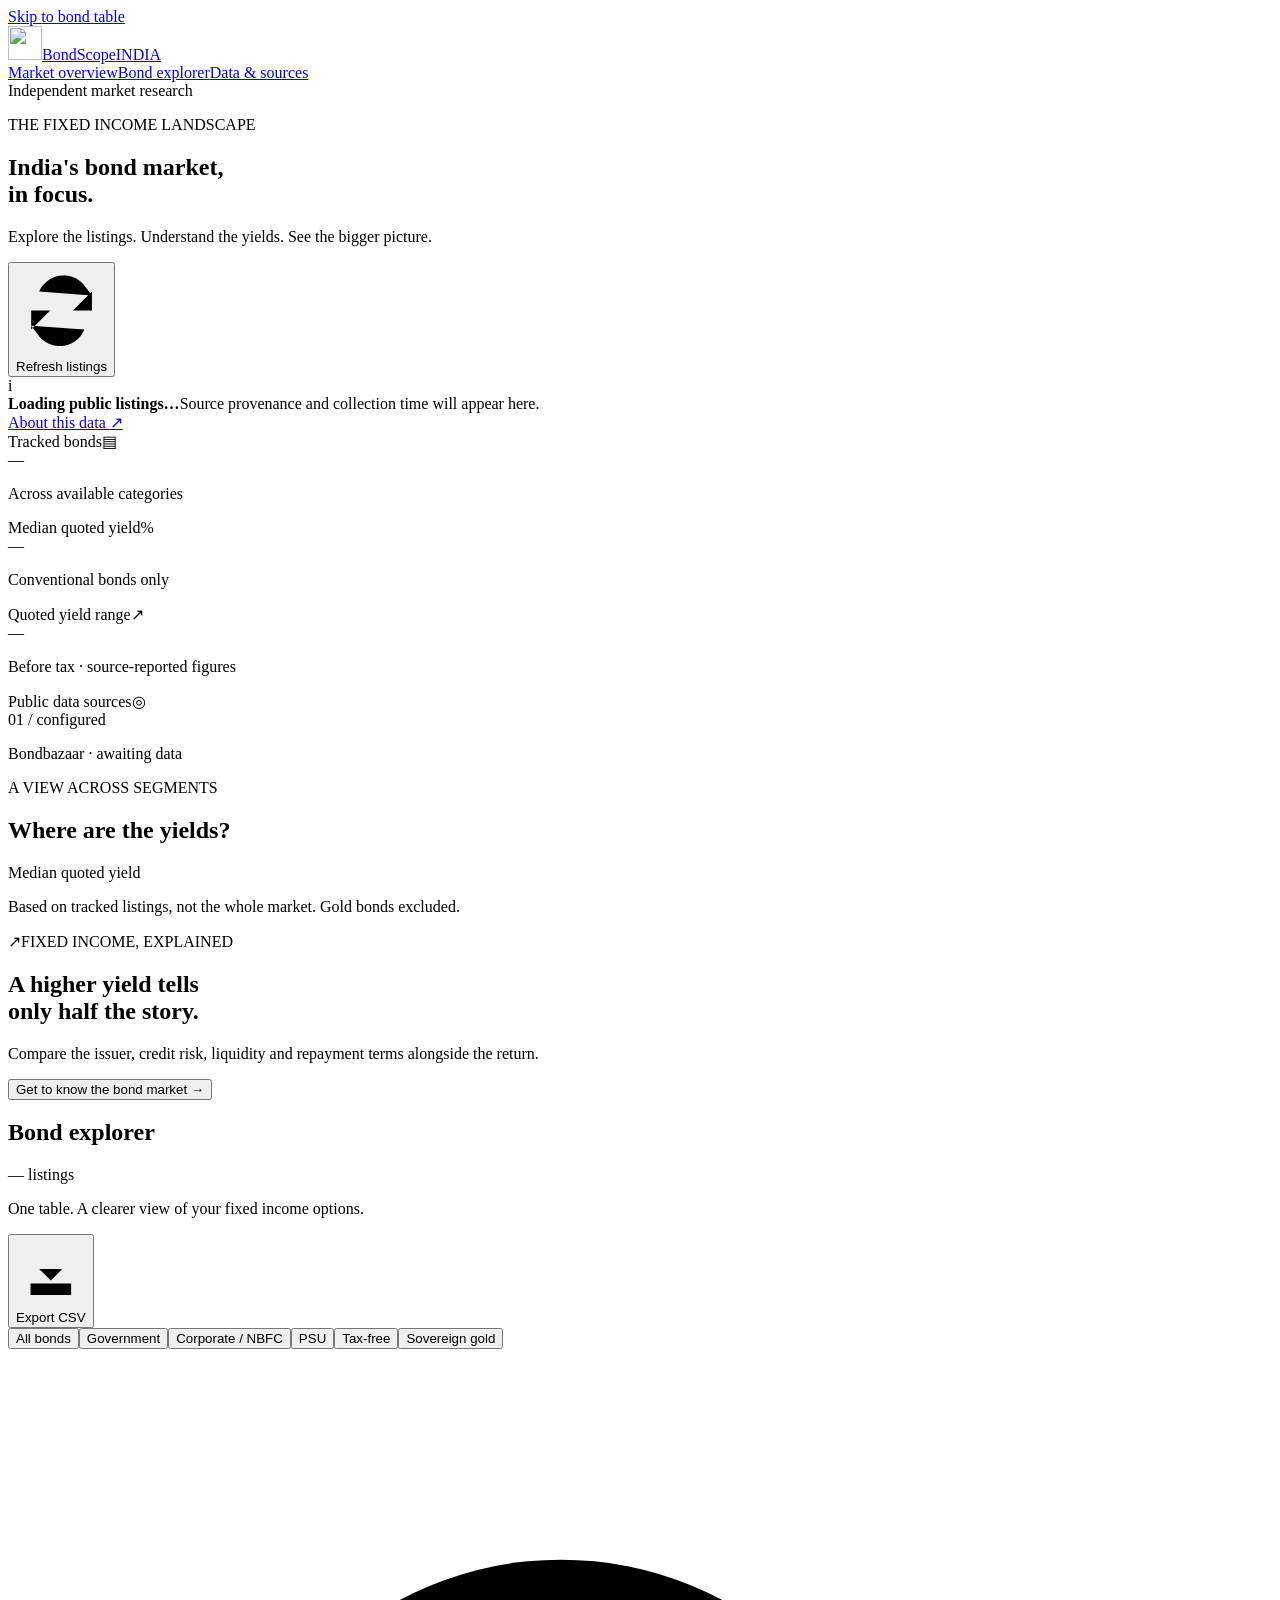
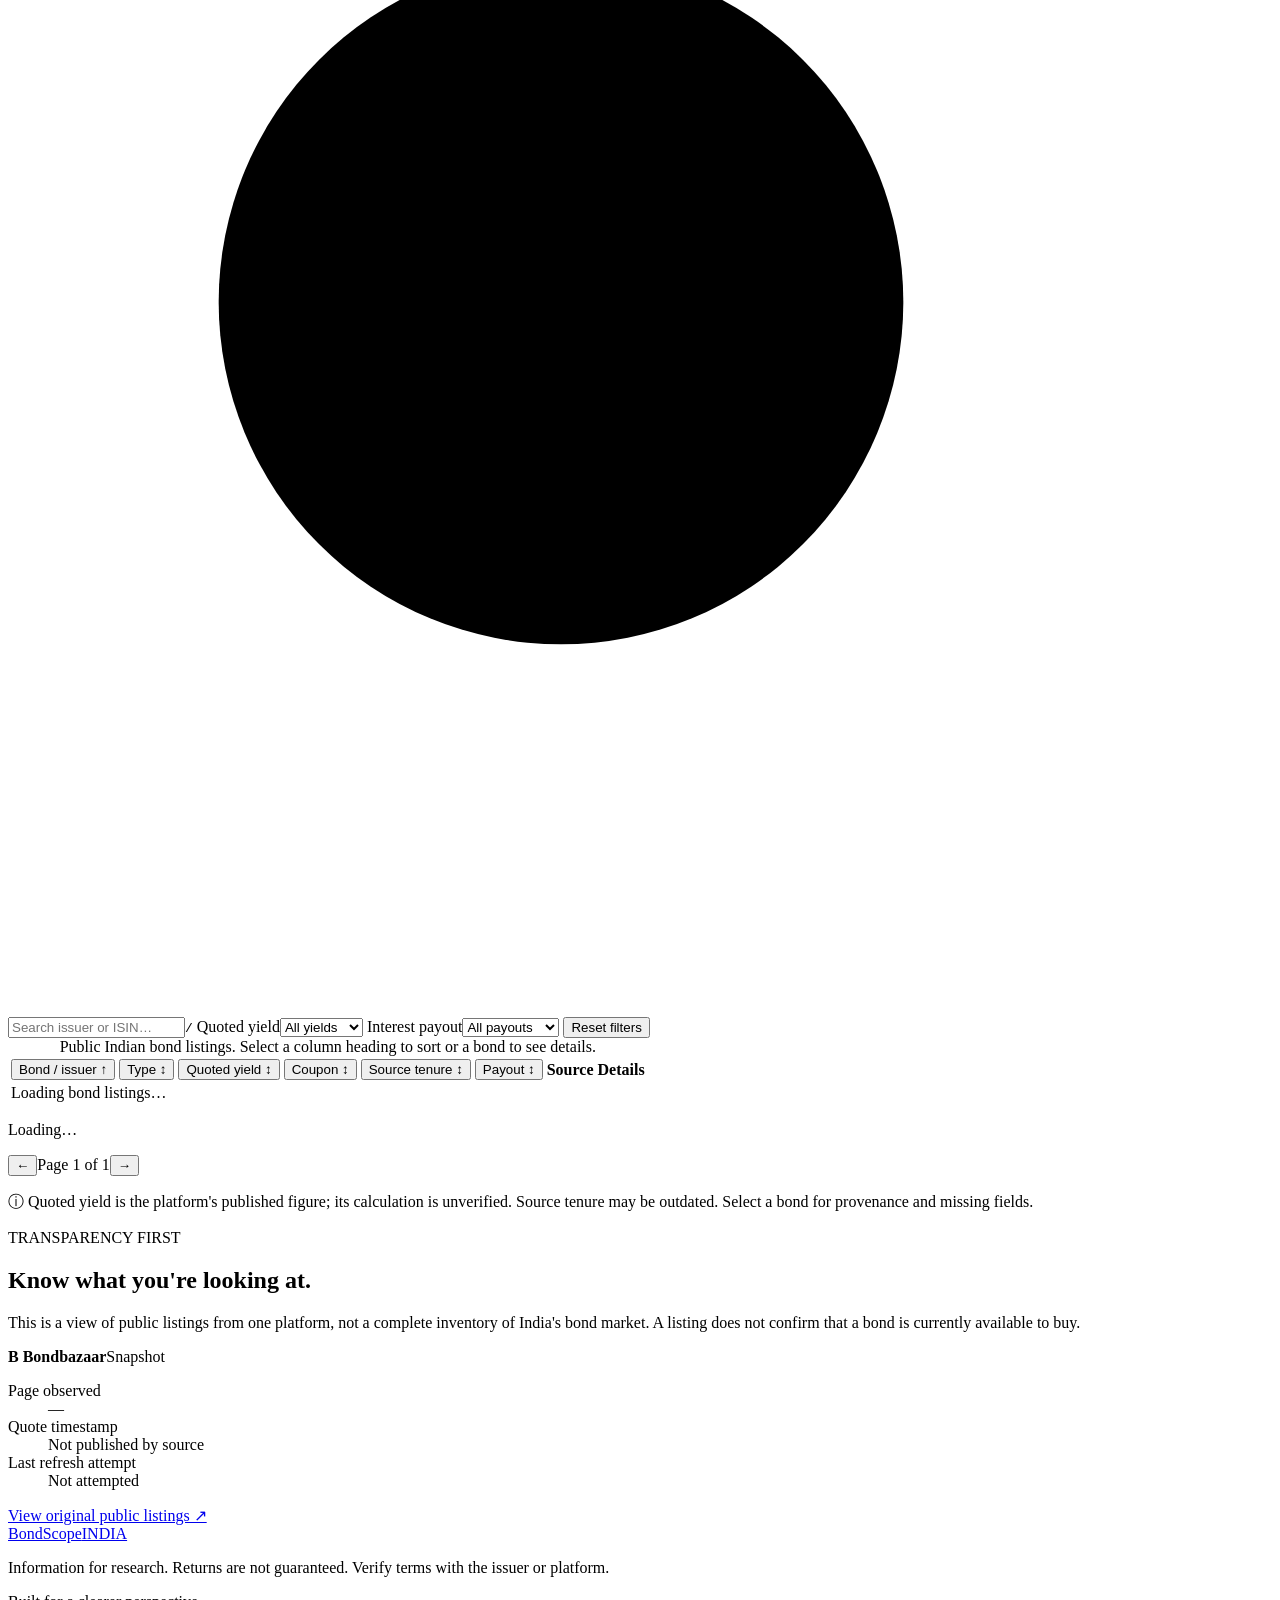
==== web/index.html @ 5917870f "Add BondScope scraper and Indian bond market dashboard" ====
<!doctype html>
<html lang="en">
<head>
  <meta charset="utf-8">
  <meta name="viewport" content="width=device-width, initial-scale=1">
  <meta name="theme-color" content="#143c30">
  <meta name="description" content="Explore public Indian bond listings, compare quoted yields, and understand the fixed income landscape.">
  <title>BondScope — India's fixed income, in focus</title>
  <link rel="icon" href="/favicon.svg" type="image/svg+xml">
  <link rel="stylesheet" href="/styles.css">
  <script src="/app.js" defer></script>
</head>
<body>
  <a class="skip" href="#explorer">Skip to bond table</a>
  <header class="topbar">
    <a class="brand" href="/" aria-label="BondScope home"><img src="/favicon.svg" alt="" width="34" height="34">BondScope<span class="country">INDIA</span></a>
    <nav aria-label="Main navigation"><a class="active" href="#overview">Market overview</a><a href="#explorer">Bond explorer</a><a href="#methodology">Data & sources</a></nav>
    <span class="header-note"><span class="status-dot"></span> Independent market research</span>
  </header>

  <main>
    <section class="page-heading" id="overview">
      <div><p class="eyebrow">THE FIXED INCOME LANDSCAPE</p><h1>India's bond market,<br class="mobile-break"> in focus<span>.</span></h1><p class="subtitle">Explore the listings. Understand the yields. See the bigger picture.</p></div>
      <button class="button primary" id="refresh"><svg viewBox="0 0 24 24" aria-hidden="true"><path d="M20 7v5h-5M4 17v-5h5M6.1 7a7 7 0 0 1 11.6-2L20 8M4 16l2.3 3A7 7 0 0 0 18 17"/></svg><span>Refresh listings</span></button>
    </section>

    <div class="notice" id="data-notice" role="status"><span class="notice-symbol">i</span><div><strong id="notice-title">Loading public listings…</strong><span id="notice-copy">Source provenance and collection time will appear here.</span></div><a href="#methodology">About this data <span aria-hidden="true">↗</span></a></div>
    <div id="feedback" class="feedback" role="status" hidden></div>

    <section class="metrics" aria-label="Tracked listing statistics">
      <article class="metric"><div class="metric-top"><span>Tracked bonds</span><span class="mini-icon">▤</span></div><div class="metric-value" id="metric-count">—</div><p id="metric-categories">Across available categories</p></article>
      <article class="metric"><div class="metric-top"><span>Median quoted yield</span><span class="mini-icon">%</span></div><div class="metric-value" id="metric-median">—</div><p id="metric-yield-count">Conventional bonds only</p></article>
      <article class="metric"><div class="metric-top"><span>Quoted yield range</span><span class="mini-icon">↗</span></div><div class="metric-value range" id="metric-range">—</div><p>Before tax · source-reported figures</p></article>
      <article class="metric metric-dark"><div class="metric-top"><span>Public data sources</span><span class="mini-icon">◎</span></div><div class="metric-value">01 <span class="small-value">/ configured</span></div><p id="metric-source">Bondbazaar · awaiting data</p></article>
    </section>

    <section class="insights" aria-label="Listing market overview">
      <article class="yield-panel panel"><div class="panel-title"><div><p class="eyebrow">A VIEW ACROSS SEGMENTS</p><h2>Where are the yields?</h2></div><span class="pill neutral">Median quoted yield</span></div><div id="yield-chart" class="yield-chart" aria-label="Median yield by bond category"></div><p class="chart-footnote">Based on tracked listings, not the whole market. Gold bonds excluded.</p></article>
      <article class="context-panel"><div class="context-top"><span class="context-icon">↗</span><span class="eyebrow">FIXED INCOME, EXPLAINED</span></div><h2>A higher yield tells<br>only half the story.</h2><p>Compare the issuer, credit risk, liquidity and repayment terms alongside the return.</p><button class="text-button" id="learn-button">Get to know the bond market <span aria-hidden="true">→</span></button><div class="context-lines" aria-hidden="true"><i></i><i></i><i></i><i></i><i></i><i></i><i></i></div></article>
    </section>

    <section id="explorer" class="explorer">
      <div class="section-title"><div><div class="title-row"><h2>Bond explorer</h2><span id="total-pill" class="pill neutral">— listings</span></div><p>One table. A clearer view of your fixed income options.</p></div><button id="export" class="button secondary"><svg viewBox="0 0 24 24" aria-hidden="true"><path d="M12 3v12m-4-4 4 4 4-4M5 16v4h14v-4"/></svg>Export CSV</button></div>
      <div class="tabs" role="group" aria-label="Filter by bond type" id="category-tabs"><button class="tab selected" data-category="" aria-pressed="true">All bonds</button><button class="tab" data-category="State government" aria-pressed="false">Government</button><button class="tab" data-category="Corporate / NBFC" aria-pressed="false">Corporate / NBFC</button><button class="tab" data-category="PSU" aria-pressed="false">PSU</button><button class="tab" data-category="Tax-free" aria-pressed="false">Tax-free</button><button class="tab" data-category="Sovereign gold" aria-pressed="false">Sovereign gold</button></div>
      <div class="filter-bar">
        <label class="search-box"><svg viewBox="0 0 24 24" aria-hidden="true"><circle cx="10.5" cy="10.5" r="6.5"/><path d="m16 16 4 4"/></svg><input id="search" type="search" placeholder="Search issuer or ISIN…" aria-label="Search issuer or ISIN"><kbd>/</kbd></label>
        <label class="select-label"><span class="sr-only">Quoted yield</span><select id="yield-filter"><option value="">All yields</option><option value="under7">Under 7%</option><option value="7to9">7% – 9%</option><option value="over9">Above 9%</option></select></label>
        <label class="select-label"><span class="sr-only">Interest payout</span><select id="payout-filter"><option value="">All payouts</option><option value="Monthly">Monthly</option><option value="Quarterly">Quarterly</option><option value="Semi Annual">Semi annual</option><option value="Annual">Annual</option></select></label>
        <button class="reset" id="reset">Reset filters</button>
      </div>
      <div class="table-wrap" tabindex="0" role="region" aria-label="Bond listings; scroll horizontally on smaller screens">
        <table><caption class="sr-only">Public Indian bond listings. Select a column heading to sort or a bond to see details.</caption><thead><tr><th scope="col" aria-sort="ascending"><button data-sort="issuer">Bond / issuer <span>↑</span></button></th><th scope="col"><button data-sort="category">Type <span>↕</span></button></th><th scope="col"><button data-sort="yield_pct">Quoted yield <span>↕</span></button></th><th scope="col"><button data-sort="coupon_pct">Coupon <span>↕</span></button></th><th scope="col"><button data-sort="tenure_raw">Source tenure <span>↕</span></button></th><th scope="col"><button data-sort="payout">Payout <span>↕</span></button></th><th scope="col">Source</th><th scope="col"><span class="sr-only">Details</span></th></tr></thead><tbody id="bond-rows"><tr><td colspan="8" class="empty">Loading bond listings…</td></tr></tbody></table>
      </div>
      <div class="table-footer"><p id="results-count" aria-live="polite">Loading…</p><div class="pagination"><button id="prev" aria-label="Previous page">←</button><span id="page-label">Page 1 of 1</span><button id="next" aria-label="Next page">→</button></div></div>
      <p class="table-note"><span aria-hidden="true">ⓘ</span> Quoted yield is the platform's published figure; its calculation is unverified. Source tenure may be outdated. Select a bond for provenance and missing fields.</p>
    </section>

    <section class="methodology" id="methodology"><div><p class="eyebrow">TRANSPARENCY FIRST</p><h2>Know what you're looking at.</h2><p>This is a view of public listings from one platform, not a complete inventory of India's bond market. A listing does not confirm that a bond is currently available to buy.</p></div><div class="source-card"><div class="source-card-head"><strong><span class="source-mark">B</span> Bondbazaar</strong><span class="pill amber" id="source-mode">Snapshot</span></div><dl><div><dt>Page observed</dt><dd id="source-time">—</dd></div><div><dt>Quote timestamp</dt><dd>Not published by source</dd></div><div><dt>Last refresh attempt</dt><dd id="source-attempt">Not attempted</dd></div></dl><p id="source-error" hidden></p><a href="https://www.bondbazaar.com/" target="_blank" rel="noopener noreferrer">View original public listings ↗</a></div></section>
  </main>
  <footer><a class="brand" href="/">BondScope<span class="country">INDIA</span></a><p>Information for research. Returns are not guaranteed. Verify terms with the issuer or platform.</p><span>Built for a clearer perspective.</span></footer>

  <dialog id="detail-dialog" aria-labelledby="detail-title"><div class="dialog-heading"><p class="eyebrow">BOND DETAILS</p><button class="close-dialog" aria-label="Close bond details">×</button></div><h2 id="detail-title"></h2><div id="detail-body"></div></dialog>
  <dialog id="learn-dialog" aria-labelledby="learn-title"><div class="dialog-heading"><p class="eyebrow">THE BOND MARKET, AT A GLANCE</p><button class="close-dialog" aria-label="Close market guide">×</button></div><h2 id="learn-title">Different bonds. Different trade-offs.</h2><div class="guide"><p><strong>Government securities & state loans</strong> finance central and state borrowing. Their market prices still move with interest rates and liquidity.</p><p><strong>Corporate & PSU bonds</strong> finance companies and public sector issuers. Assess the issuer's ability to repay; public ownership alone is not an explicit sovereign guarantee.</p><p><strong>Tax-free bonds</strong> may offer exempt interest under the applicable issue terms. A sale can have different tax treatment; verify your own situation.</p><p><strong>Sovereign gold bonds</strong> combine a coupon with exposure to the gold price. Their coupon is not their total return or a comparable conventional bond yield.</p><p><strong>Coupon vs yield</strong> The coupon is based on the bond's face value. Yield also depends on price and repayment cash flows. The source's generic “yield” is not assumed to be yield to maturity.</p><p><strong>Before comparing</strong> Check credit ratings, secured status, call options, amortisation and liquidity. These fields are not supplied by this source and are left unknown.</p><a href="https://www.rbi.org.in/Scripts/FAQView.aspx?Id=79" target="_blank" rel="noopener noreferrer">Read RBI's government securities guide ↗</a></div></dialog>
</body>
</html>
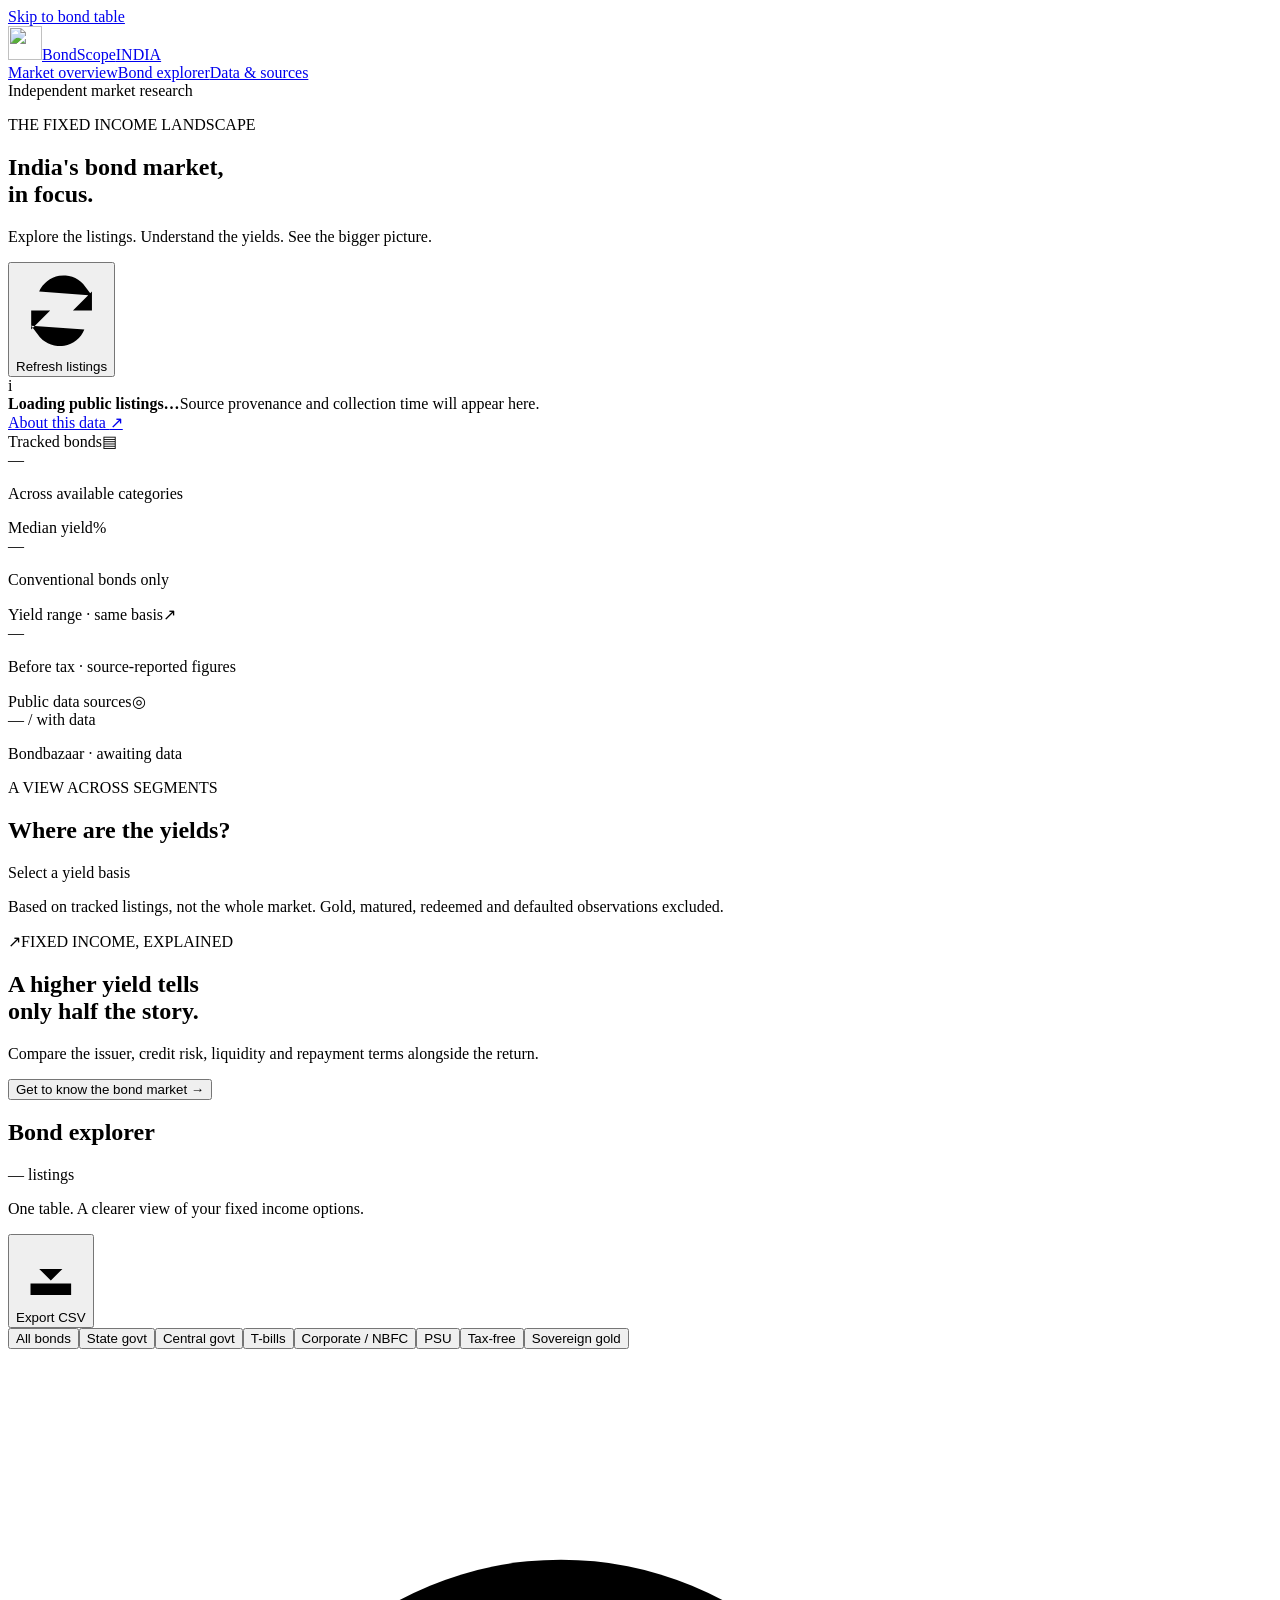
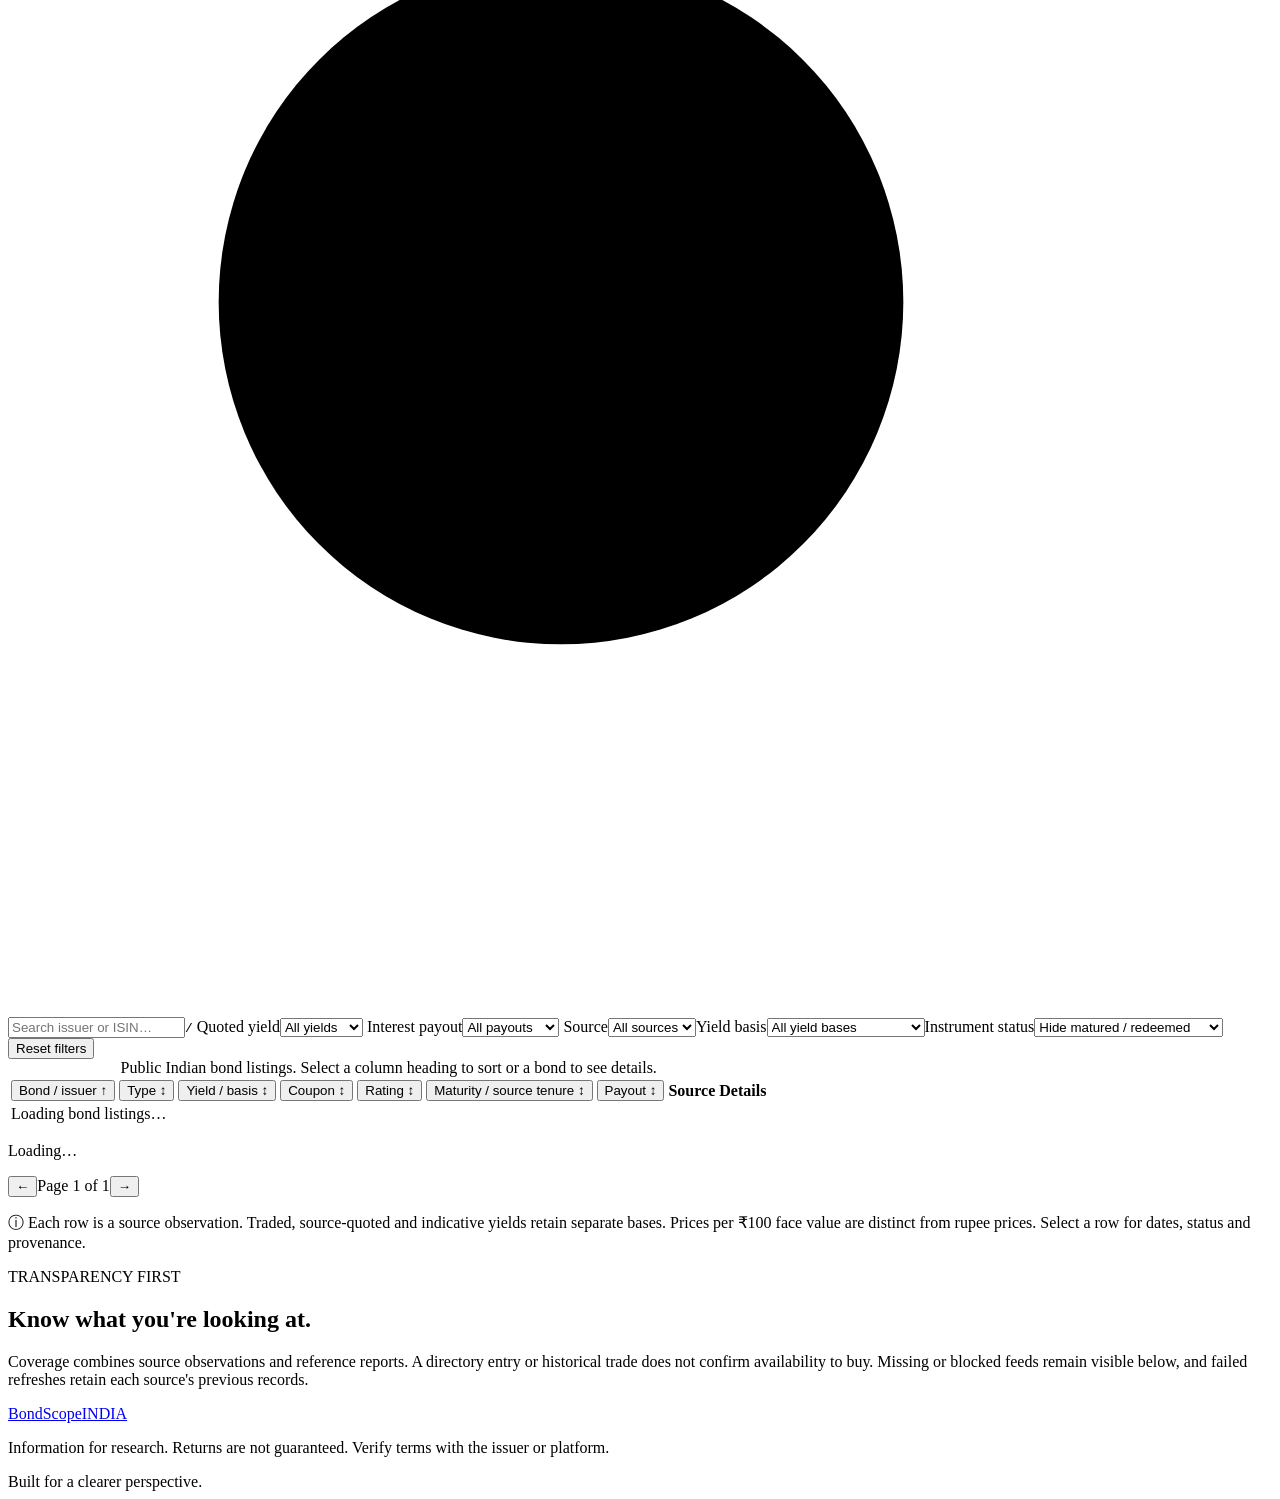
==== commit 31fb300c: "Add multi-source bond collectors and report imports" ====
--- a/web/index.html
+++ b/web/index.html
@@ -29,37 +29,37 @@
 
     <section class="metrics" aria-label="Tracked listing statistics">
       <article class="metric"><div class="metric-top"><span>Tracked bonds</span><span class="mini-icon">▤</span></div><div class="metric-value" id="metric-count">—</div><p id="metric-categories">Across available categories</p></article>
-      <article class="metric"><div class="metric-top"><span>Median quoted yield</span><span class="mini-icon">%</span></div><div class="metric-value" id="metric-median">—</div><p id="metric-yield-count">Conventional bonds only</p></article>
-      <article class="metric"><div class="metric-top"><span>Quoted yield range</span><span class="mini-icon">↗</span></div><div class="metric-value range" id="metric-range">—</div><p>Before tax · source-reported figures</p></article>
-      <article class="metric metric-dark"><div class="metric-top"><span>Public data sources</span><span class="mini-icon">◎</span></div><div class="metric-value">01 <span class="small-value">/ configured</span></div><p id="metric-source">Bondbazaar · awaiting data</p></article>
+      <article class="metric"><div class="metric-top"><span id="median-label">Median yield</span><span class="mini-icon">%</span></div><div class="metric-value" id="metric-median">—</div><p id="metric-yield-count">Conventional bonds only</p></article>
+      <article class="metric"><div class="metric-top"><span>Yield range · same basis</span><span class="mini-icon">↗</span></div><div class="metric-value range" id="metric-range">—</div><p>Before tax · source-reported figures</p></article>
+      <article class="metric metric-dark"><div class="metric-top"><span>Public data sources</span><span class="mini-icon">◎</span></div><div class="metric-value"><span id="source-count">—</span> <span class="small-value">/ with data</span></div><p id="metric-source">Bondbazaar · awaiting data</p></article>
     </section>
 
     <section class="insights" aria-label="Listing market overview">
-      <article class="yield-panel panel"><div class="panel-title"><div><p class="eyebrow">A VIEW ACROSS SEGMENTS</p><h2>Where are the yields?</h2></div><span class="pill neutral">Median quoted yield</span></div><div id="yield-chart" class="yield-chart" aria-label="Median yield by bond category"></div><p class="chart-footnote">Based on tracked listings, not the whole market. Gold bonds excluded.</p></article>
+      <article class="yield-panel panel"><div class="panel-title"><div><p class="eyebrow">A VIEW ACROSS SEGMENTS</p><h2>Where are the yields?</h2></div><span class="pill neutral" id="chart-basis">Select a yield basis</span></div><div id="yield-chart" class="yield-chart" aria-label="Median yield by bond category"></div><p class="chart-footnote">Based on tracked listings, not the whole market. Gold, matured, redeemed and defaulted observations excluded.</p></article>
       <article class="context-panel"><div class="context-top"><span class="context-icon">↗</span><span class="eyebrow">FIXED INCOME, EXPLAINED</span></div><h2>A higher yield tells<br>only half the story.</h2><p>Compare the issuer, credit risk, liquidity and repayment terms alongside the return.</p><button class="text-button" id="learn-button">Get to know the bond market <span aria-hidden="true">→</span></button><div class="context-lines" aria-hidden="true"><i></i><i></i><i></i><i></i><i></i><i></i><i></i></div></article>
     </section>
 
     <section id="explorer" class="explorer">
       <div class="section-title"><div><div class="title-row"><h2>Bond explorer</h2><span id="total-pill" class="pill neutral">— listings</span></div><p>One table. A clearer view of your fixed income options.</p></div><button id="export" class="button secondary"><svg viewBox="0 0 24 24" aria-hidden="true"><path d="M12 3v12m-4-4 4 4 4-4M5 16v4h14v-4"/></svg>Export CSV</button></div>
-      <div class="tabs" role="group" aria-label="Filter by bond type" id="category-tabs"><button class="tab selected" data-category="" aria-pressed="true">All bonds</button><button class="tab" data-category="State government" aria-pressed="false">Government</button><button class="tab" data-category="Corporate / NBFC" aria-pressed="false">Corporate / NBFC</button><button class="tab" data-category="PSU" aria-pressed="false">PSU</button><button class="tab" data-category="Tax-free" aria-pressed="false">Tax-free</button><button class="tab" data-category="Sovereign gold" aria-pressed="false">Sovereign gold</button></div>
+      <div class="tabs" role="group" aria-label="Filter by bond type" id="category-tabs"><button class="tab selected" data-category="" aria-pressed="true">All bonds</button><button class="tab" data-category="State government" aria-pressed="false">State govt</button><button class="tab" data-category="Central government" aria-pressed="false">Central govt</button><button class="tab" data-category="Treasury bill" aria-pressed="false">T-bills</button><button class="tab" data-category="Corporate / NBFC" aria-pressed="false">Corporate / NBFC</button><button class="tab" data-category="PSU" aria-pressed="false">PSU</button><button class="tab" data-category="Tax-free" aria-pressed="false">Tax-free</button><button class="tab" data-category="Sovereign gold" aria-pressed="false">Sovereign gold</button></div>
       <div class="filter-bar">
         <label class="search-box"><svg viewBox="0 0 24 24" aria-hidden="true"><circle cx="10.5" cy="10.5" r="6.5"/><path d="m16 16 4 4"/></svg><input id="search" type="search" placeholder="Search issuer or ISIN…" aria-label="Search issuer or ISIN"><kbd>/</kbd></label>
         <label class="select-label"><span class="sr-only">Quoted yield</span><select id="yield-filter"><option value="">All yields</option><option value="under7">Under 7%</option><option value="7to9">7% – 9%</option><option value="over9">Above 9%</option></select></label>
         <label class="select-label"><span class="sr-only">Interest payout</span><select id="payout-filter"><option value="">All payouts</option><option value="Monthly">Monthly</option><option value="Quarterly">Quarterly</option><option value="Semi Annual">Semi annual</option><option value="Annual">Annual</option></select></label>
-        <button class="reset" id="reset">Reset filters</button>
+        <label class="select-label"><span class="sr-only">Source</span><select id="source-filter"><option value="">All sources</option></select></label><label class="select-label"><span class="sr-only">Yield basis</span><select id="basis-filter"><option value="">All yield bases</option><option value="quoted">Source-quoted</option><option value="traded_ytm">Last traded YTM</option><option value="weighted_ytm">Weighted traded YTM</option><option value="indicative">Indicative at face value</option><option value="reference">Reference data</option></select></label><label class="select-label"><span class="sr-only">Instrument status</span><select id="status-filter"><option value="active">Hide matured / redeemed</option><option value="all">Include matured / redeemed</option><option value="defaulted">Redemption defaults</option></select></label><button class="reset" id="reset">Reset filters</button>
       </div>
       <div class="table-wrap" tabindex="0" role="region" aria-label="Bond listings; scroll horizontally on smaller screens">
-        <table><caption class="sr-only">Public Indian bond listings. Select a column heading to sort or a bond to see details.</caption><thead><tr><th scope="col" aria-sort="ascending"><button data-sort="issuer">Bond / issuer <span>↑</span></button></th><th scope="col"><button data-sort="category">Type <span>↕</span></button></th><th scope="col"><button data-sort="yield_pct">Quoted yield <span>↕</span></button></th><th scope="col"><button data-sort="coupon_pct">Coupon <span>↕</span></button></th><th scope="col"><button data-sort="tenure_raw">Source tenure <span>↕</span></button></th><th scope="col"><button data-sort="payout">Payout <span>↕</span></button></th><th scope="col">Source</th><th scope="col"><span class="sr-only">Details</span></th></tr></thead><tbody id="bond-rows"><tr><td colspan="8" class="empty">Loading bond listings…</td></tr></tbody></table>
+        <table><caption class="sr-only">Public Indian bond listings. Select a column heading to sort or a bond to see details.</caption><thead><tr><th scope="col" aria-sort="ascending"><button data-sort="issuer">Bond / issuer <span>↑</span></button></th><th scope="col"><button data-sort="category">Type <span>↕</span></button></th><th scope="col"><button data-sort="yield_pct">Yield / basis <span>↕</span></button></th><th scope="col"><button data-sort="coupon_pct">Coupon <span>↕</span></button></th><th scope="col"><button data-sort="rating">Rating <span>↕</span></button></th><th scope="col"><button data-sort="maturity_date">Maturity / source tenure <span>↕</span></button></th><th scope="col"><button data-sort="payout">Payout <span>↕</span></button></th><th scope="col">Source</th><th scope="col"><span class="sr-only">Details</span></th></tr></thead><tbody id="bond-rows"><tr><td colspan="9" class="empty">Loading bond listings…</td></tr></tbody></table>
       </div>
       <div class="table-footer"><p id="results-count" aria-live="polite">Loading…</p><div class="pagination"><button id="prev" aria-label="Previous page">←</button><span id="page-label">Page 1 of 1</span><button id="next" aria-label="Next page">→</button></div></div>
-      <p class="table-note"><span aria-hidden="true">ⓘ</span> Quoted yield is the platform's published figure; its calculation is unverified. Source tenure may be outdated. Select a bond for provenance and missing fields.</p>
+      <p class="table-note"><span aria-hidden="true">ⓘ</span> Each row is a source observation. Traded, source-quoted and indicative yields retain separate bases. Prices per ₹100 face value are distinct from rupee prices. Select a row for dates, status and provenance.</p>
     </section>
 
-    <section class="methodology" id="methodology"><div><p class="eyebrow">TRANSPARENCY FIRST</p><h2>Know what you're looking at.</h2><p>This is a view of public listings from one platform, not a complete inventory of India's bond market. A listing does not confirm that a bond is currently available to buy.</p></div><div class="source-card"><div class="source-card-head"><strong><span class="source-mark">B</span> Bondbazaar</strong><span class="pill amber" id="source-mode">Snapshot</span></div><dl><div><dt>Page observed</dt><dd id="source-time">—</dd></div><div><dt>Quote timestamp</dt><dd>Not published by source</dd></div><div><dt>Last refresh attempt</dt><dd id="source-attempt">Not attempted</dd></div></dl><p id="source-error" hidden></p><a href="https://www.bondbazaar.com/" target="_blank" rel="noopener noreferrer">View original public listings ↗</a></div></section>
+    <section class="methodology" id="methodology"><div><p class="eyebrow">TRANSPARENCY FIRST</p><h2>Know what you're looking at.</h2><p>Coverage combines source observations and reference reports. A directory entry or historical trade does not confirm availability to buy. Missing or blocked feeds remain visible below, and failed refreshes retain each source's previous records.</p></div><div id="source-list" class="sources-grid" aria-label="Source coverage and refresh status"></div></section>
   </main>
   <footer><a class="brand" href="/">BondScope<span class="country">INDIA</span></a><p>Information for research. Returns are not guaranteed. Verify terms with the issuer or platform.</p><span>Built for a clearer perspective.</span></footer>
 
   <dialog id="detail-dialog" aria-labelledby="detail-title"><div class="dialog-heading"><p class="eyebrow">BOND DETAILS</p><button class="close-dialog" aria-label="Close bond details">×</button></div><h2 id="detail-title"></h2><div id="detail-body"></div></dialog>
-  <dialog id="learn-dialog" aria-labelledby="learn-title"><div class="dialog-heading"><p class="eyebrow">THE BOND MARKET, AT A GLANCE</p><button class="close-dialog" aria-label="Close market guide">×</button></div><h2 id="learn-title">Different bonds. Different trade-offs.</h2><div class="guide"><p><strong>Government securities & state loans</strong> finance central and state borrowing. Their market prices still move with interest rates and liquidity.</p><p><strong>Corporate & PSU bonds</strong> finance companies and public sector issuers. Assess the issuer's ability to repay; public ownership alone is not an explicit sovereign guarantee.</p><p><strong>Tax-free bonds</strong> may offer exempt interest under the applicable issue terms. A sale can have different tax treatment; verify your own situation.</p><p><strong>Sovereign gold bonds</strong> combine a coupon with exposure to the gold price. Their coupon is not their total return or a comparable conventional bond yield.</p><p><strong>Coupon vs yield</strong> The coupon is based on the bond's face value. Yield also depends on price and repayment cash flows. The source's generic “yield” is not assumed to be yield to maturity.</p><p><strong>Before comparing</strong> Check credit ratings, secured status, call options, amortisation and liquidity. These fields are not supplied by this source and are left unknown.</p><a href="https://www.rbi.org.in/Scripts/FAQView.aspx?Id=79" target="_blank" rel="noopener noreferrer">Read RBI's government securities guide ↗</a></div></dialog>
+  <dialog id="learn-dialog" aria-labelledby="learn-title"><div class="dialog-heading"><p class="eyebrow">THE BOND MARKET, AT A GLANCE</p><button class="close-dialog" aria-label="Close market guide">×</button></div><h2 id="learn-title">Different bonds. Different trade-offs.</h2><div class="guide"><p><strong>Government securities & state loans</strong> finance central and state borrowing. Their market prices still move with interest rates and liquidity.</p><p><strong>Corporate & PSU bonds</strong> finance companies and public sector issuers. Assess the issuer's ability to repay; public ownership alone is not an explicit sovereign guarantee.</p><p><strong>Tax-free bonds</strong> may offer exempt interest under the applicable issue terms. A sale can have different tax treatment; verify your own situation.</p><p><strong>Sovereign gold bonds</strong> combine a coupon with exposure to the gold price. Their coupon is not their total return or a comparable conventional bond yield.</p><p><strong>Coupon vs yield</strong> The coupon is based on the bond's face value. Yield also depends on price and repayment cash flows. The source's generic “yield” is not assumed to be yield to maturity.</p><p><strong>Before comparing</strong> Check credit ratings, secured status, call options, amortisation and liquidity. Missing fields remain unknown; reference enrichment includes its source and report date.</p><a href="https://www.rbi.org.in/Scripts/FAQView.aspx?Id=79" target="_blank" rel="noopener noreferrer">Read RBI's government securities guide ↗</a></div></dialog>
 </body>
 </html>
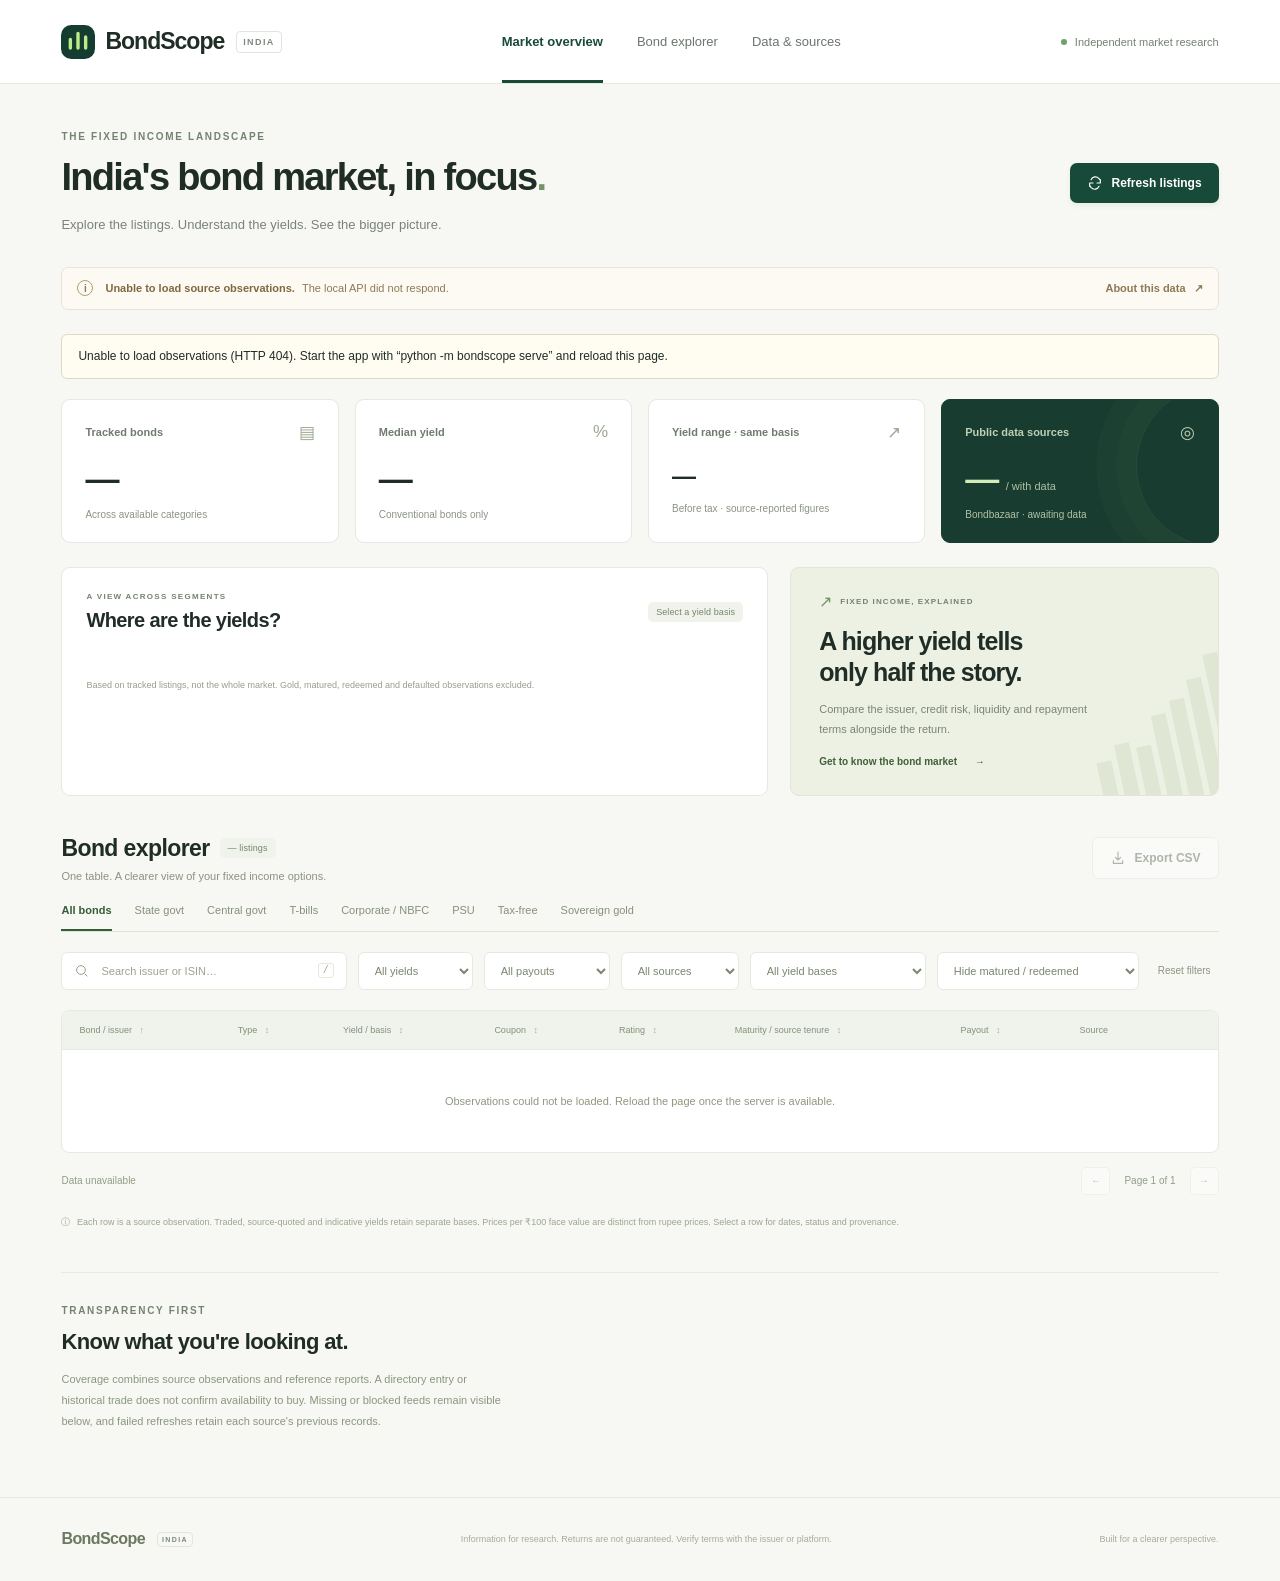
==== commit 34d77c34: "Add GitHub Pages publishing and local static build CLI" ====
--- a/web/index.html
+++ b/web/index.html
@@ -1,19 +1,19 @@
 <!doctype html>
-<html lang="en">
+<html lang="en" data-mode="live">
 <head>
   <meta charset="utf-8">
   <meta name="viewport" content="width=device-width, initial-scale=1">
   <meta name="theme-color" content="#143c30">
   <meta name="description" content="Explore public Indian bond listings, compare quoted yields, and understand the fixed income landscape.">
   <title>BondScope — India's fixed income, in focus</title>
-  <link rel="icon" href="/favicon.svg" type="image/svg+xml">
-  <link rel="stylesheet" href="/styles.css">
-  <script src="/app.js" defer></script>
+  <link rel="icon" href="./favicon.svg" type="image/svg+xml">
+  <link rel="stylesheet" href="./styles.css">
+  <script src="./app.js" defer></script>
 </head>
 <body>
   <a class="skip" href="#explorer">Skip to bond table</a>
   <header class="topbar">
-    <a class="brand" href="/" aria-label="BondScope home"><img src="/favicon.svg" alt="" width="34" height="34">BondScope<span class="country">INDIA</span></a>
+    <a class="brand" href="./" aria-label="BondScope home"><img src="./favicon.svg" alt="" width="34" height="34">BondScope<span class="country">INDIA</span></a>
     <nav aria-label="Main navigation"><a class="active" href="#overview">Market overview</a><a href="#explorer">Bond explorer</a><a href="#methodology">Data & sources</a></nav>
     <span class="header-note"><span class="status-dot"></span> Independent market research</span>
   </header>
@@ -26,6 +26,7 @@
 
     <div class="notice" id="data-notice" role="status"><span class="notice-symbol">i</span><div><strong id="notice-title">Loading public listings…</strong><span id="notice-copy">Source provenance and collection time will appear here.</span></div><a href="#methodology">About this data <span aria-hidden="true">↗</span></a></div>
     <div id="feedback" class="feedback" role="status" hidden></div>
+    <p id="publication-note" class="publication-note" hidden></p>
 
     <section class="metrics" aria-label="Tracked listing statistics">
       <article class="metric"><div class="metric-top"><span>Tracked bonds</span><span class="mini-icon">▤</span></div><div class="metric-value" id="metric-count">—</div><p id="metric-categories">Across available categories</p></article>
@@ -57,7 +58,7 @@
 
     <section class="methodology" id="methodology"><div><p class="eyebrow">TRANSPARENCY FIRST</p><h2>Know what you're looking at.</h2><p>Coverage combines source observations and reference reports. A directory entry or historical trade does not confirm availability to buy. Missing or blocked feeds remain visible below, and failed refreshes retain each source's previous records.</p></div><div id="source-list" class="sources-grid" aria-label="Source coverage and refresh status"></div></section>
   </main>
-  <footer><a class="brand" href="/">BondScope<span class="country">INDIA</span></a><p>Information for research. Returns are not guaranteed. Verify terms with the issuer or platform.</p><span>Built for a clearer perspective.</span></footer>
+  <footer><a class="brand" href="./">BondScope<span class="country">INDIA</span></a><p>Information for research. Returns are not guaranteed. Verify terms with the issuer or platform.</p><span>Built for a clearer perspective.</span></footer>
 
   <dialog id="detail-dialog" aria-labelledby="detail-title"><div class="dialog-heading"><p class="eyebrow">BOND DETAILS</p><button class="close-dialog" aria-label="Close bond details">×</button></div><h2 id="detail-title"></h2><div id="detail-body"></div></dialog>
   <dialog id="learn-dialog" aria-labelledby="learn-title"><div class="dialog-heading"><p class="eyebrow">THE BOND MARKET, AT A GLANCE</p><button class="close-dialog" aria-label="Close market guide">×</button></div><h2 id="learn-title">Different bonds. Different trade-offs.</h2><div class="guide"><p><strong>Government securities & state loans</strong> finance central and state borrowing. Their market prices still move with interest rates and liquidity.</p><p><strong>Corporate & PSU bonds</strong> finance companies and public sector issuers. Assess the issuer's ability to repay; public ownership alone is not an explicit sovereign guarantee.</p><p><strong>Tax-free bonds</strong> may offer exempt interest under the applicable issue terms. A sale can have different tax treatment; verify your own situation.</p><p><strong>Sovereign gold bonds</strong> combine a coupon with exposure to the gold price. Their coupon is not their total return or a comparable conventional bond yield.</p><p><strong>Coupon vs yield</strong> The coupon is based on the bond's face value. Yield also depends on price and repayment cash flows. The source's generic “yield” is not assumed to be yield to maturity.</p><p><strong>Before comparing</strong> Check credit ratings, secured status, call options, amortisation and liquidity. Missing fields remain unknown; reference enrichment includes its source and report date.</p><a href="https://www.rbi.org.in/Scripts/FAQView.aspx?Id=79" target="_blank" rel="noopener noreferrer">Read RBI's government securities guide ↗</a></div></dialog>
--- a/web/styles.css
+++ b/web/styles.css
@@ -0,0 +1,11 @@
+:root{--ink:#202d27;--muted:#788079;--green:#184a39;--line:#e5e9e2;--paper:#f7f8f4;--lime:#c3e6a3;--white:#fff;--amber:#986c25;--font:Inter,"Segoe UI",Arial,sans-serif}
+*{box-sizing:border-box}html{scroll-behavior:smooth;scroll-padding-top:30px}body{margin:0;color:var(--ink);background:var(--paper);font-family:var(--font);font-size:14px;-webkit-font-smoothing:antialiased}button,input,select{font:inherit}button,a,input,select{-webkit-tap-highlight-color:transparent}button{cursor:pointer}a{color:inherit;text-decoration:none}button:disabled{cursor:default;opacity:.45}button:focus-visible,a:focus-visible,input:focus-visible,select:focus-visible,[tabindex]:focus-visible{outline:3px solid #72a97c;outline-offset:4px}.sr-only{position:absolute;width:1px;height:1px;padding:0;overflow:hidden;clip:rect(0,0,0,0);white-space:nowrap;border:0}.skip{position:fixed;left:15px;top:-100px;z-index:20;padding:14px;background:var(--green);color:white}.skip:focus{top:10px}.topbar{height:84px;padding:0 4.8%;background:white;border-bottom:1px solid var(--line);display:flex;align-items:center;justify-content:space-between;gap:25px}.brand{display:flex;align-items:center;gap:10px;font-size:23px;font-weight:700;letter-spacing:-1px}.country{font-size:9px;font-weight:600;letter-spacing:1.4px;color:#7e887e;border:1px solid #e1e5de;padding:5px 6px;border-radius:4px;margin-left:2px}.topbar nav{display:flex;gap:34px;align-self:stretch;align-items:center;font-size:13px;color:#6b756d}.topbar nav a{height:100%;display:flex;align-items:center;position:relative}.topbar nav a.active{color:var(--green);font-weight:600}.topbar nav a.active:after{content:"";height:3px;background:var(--green);position:absolute;bottom:0;left:0;right:0}.header-note{font-size:11px;color:#748074;display:flex;align-items:center;gap:8px}.status-dot{width:6px;height:6px;background:#70a16b;border-radius:50%}main{max-width:1480px;margin:0 auto;padding:47px 4.8% 0}.page-heading{display:flex;align-items:center;justify-content:space-between;gap:25px;margin-bottom:31px}.eyebrow{font-size:10px;font-weight:650;letter-spacing:1.7px;color:#758271;margin:0 0 13px}h1{font-size:38px;font-weight:550;letter-spacing:-1.7px;line-height:1.2;margin:0 0 13px}h1>span{color:#739465}.mobile-break{display:none}.subtitle{font-size:13px;color:#7a827a;margin:0;line-height:1.7}.button{border:0;border-radius:7px;display:inline-flex;align-items:center;justify-content:center;gap:9px;font-size:12px;font-weight:550;padding:12px 17px;white-space:nowrap}.button svg{width:16px;height:16px;fill:none;stroke:currentColor;stroke-linecap:round;stroke-linejoin:round;stroke-width:1.7}.primary{background:var(--green);color:#fff;box-shadow:0 3px 5px #183c3010}.primary:hover{background:#103b2d}.secondary{background:#fff;border:1px solid #dfe4dc;color:#59664e}.secondary:hover{background:#f0f4eb}.notice{display:flex;align-items:center;gap:12px;border:1px solid #e8e3d4;background:#fcfaf3;border-radius:7px;padding:12px 15px;margin-bottom:24px;font-size:11px;color:#8d7a54;line-height:1.6}.notice-symbol{border:1px solid #b49c6a;width:16px;height:16px;flex-shrink:0;border-radius:50%;display:grid;place-items:center;font-size:10px;font-weight:600}.notice>div{display:flex;flex-wrap:wrap;column-gap:7px}.notice strong{font-weight:600;color:#7f693f}.notice>a{margin-left:auto;white-space:nowrap;font-weight:600}.notice>a>span{margin-left:5px}.feedback{font-size:12px;line-height:1.6;border:1px solid #ded8c5;background:#fffcf1;border-radius:6px;padding:12px 16px;margin-bottom:20px}.feedback.success{border-color:#cee1c6;background:#eff6ea}.metrics{display:grid;grid-template-columns:repeat(4,1fr);gap:16px;margin-bottom:24px}.metric{background:white;border:1px solid var(--line);border-radius:9px;padding:20px 23px}.metric-top{display:flex;justify-content:space-between;align-items:center;font-size:11px;font-weight:550;color:#707b6f}.mini-icon{font-size:17px;color:#9ba790;font-weight:400}.metric-value{font-size:34px;font-weight:550;letter-spacing:-1.5px;margin:15px 0 8px;line-height:1.15;font-variant-numeric:tabular-nums}.metric-value small{font-size:22px;letter-spacing:-.8px}.metric-value.range{font-size:28px;line-height:1.4;white-space:nowrap}.metric p{font-size:10px;color:#8b9386;margin:0;line-height:1.5}.metric-dark{background:#193c30;border-color:#193c30;color:#f6fbef;position:relative;overflow:hidden}.metric-dark:after{content:"";position:absolute;width:160px;height:160px;border:1px solid #a1c1841c;border-radius:50%;right:-80px;top:-15px;box-shadow:0 0 0 20px #a1c18408,0 0 0 40px #a1c18406}.metric-dark .metric-top,.metric-dark .mini-icon{color:#bdd0b5}.metric-dark .metric-value{color:#d2edb8}.metric-dark p{color:#b0c2a7}.small-value{font-size:11px;letter-spacing:0;font-weight:400;color:#aec2a3}.insights{display:grid;grid-template-columns:1.65fr 1fr;gap:22px;margin-bottom:39px}.panel{background:white;border:1px solid var(--line);border-radius:9px;padding:24px}.panel-title{display:flex;align-items:center;justify-content:space-between;gap:10px;margin-bottom:24px}.panel-title .eyebrow{font-size:8px;letter-spacing:1.3px;margin-bottom:8px}h2{font-size:20px;letter-spacing:-.6px;font-weight:550;margin:0}.pill{border-radius:5px;display:inline-flex;align-items:center;font-size:9px;letter-spacing:.1px;padding:5px 8px;white-space:nowrap}.neutral{background:#f0f3ec;color:#77856c}.amber{background:#f7edcf;color:#90722f}.yield-chart{display:flex;flex-direction:column;gap:15px}.chart-row{display:grid;grid-template-columns:125px 1fr 47px;align-items:center;gap:15px;font-size:11px}.chart-label{color:#64715e}.chart-track{height:13px;background:#f3f5ee;border-radius:3px;overflow:hidden}.chart-bar{height:100%;background:#6a8b5c;border-radius:3px;min-width:2px}.chart-row:nth-child(2) .chart-bar{background:#264f3b}.chart-row:nth-child(3) .chart-bar{background:#9ab07e}.chart-row:nth-child(4) .chart-bar{background:#b8c8a0}.chart-value{text-align:right;font-variant-numeric:tabular-nums;font-size:11px;font-weight:600}.chart-footnote{font-size:9px;color:#969e8f;margin:22px 0 0;line-height:1.6}.context-panel{position:relative;overflow:hidden;border:1px solid #e1e6d8;border-radius:9px;background:#edf1e4;padding:24px 28px}.context-top{display:flex;align-items:center;gap:8px;margin-bottom:15px}.context-icon{font-size:16px;color:#749165}.context-top .eyebrow{font-size:8px;letter-spacing:1.1px;margin:0}.context-panel h2{font-size:25px;line-height:1.25;letter-spacing:-.9px;position:relative;z-index:1}.context-panel>p{font-size:11px;color:#7a8570;line-height:1.8;max-width:285px;position:relative;z-index:1;margin:12px 0}.text-button{position:relative;z-index:1;border:0;background:none;padding:4px 0;color:#3f5f37;font-size:10px;font-weight:600}.text-button>span{margin-left:15px}.context-lines{position:absolute;right:-15px;bottom:-10px;display:flex;gap:6px;transform:rotate(-12deg);align-items:flex-end;height:140px;opacity:.35}.context-lines i{display:block;background:#c5d1b5;width:15px;height:40%}.context-lines i:nth-child(2){height:50%}.context-lines i:nth-child(3){height:45%}.context-lines i:nth-child(4){height:65%}.context-lines i:nth-child(5){height:73%}.context-lines i:nth-child(6){height:85%}.context-lines i:nth-child(7){height:100%}.explorer{scroll-margin-top:28px}.section-title{display:flex;align-items:center;justify-content:space-between;gap:18px;margin-bottom:22px}.title-row{display:flex;align-items:center;gap:10px}.section-title h2{font-size:23px}.section-title p{color:#8a9283;font-size:11px;margin:8px 0 0}.tabs{display:flex;gap:23px;border-bottom:1px solid #dfe5d9;overflow:auto}.tab{white-space:nowrap;background:none;border:0;border-bottom:2px solid transparent;padding:0 0 13px;font-size:11px;color:#85917a}.tab.selected{border-bottom-color:#355c38;color:#355c38;font-weight:600}.filter-bar{display:flex;gap:11px;padding:20px 0;align-items:center}.search-box{display:flex;align-items:center;gap:9px;background:white;border:1px solid var(--line);border-radius:6px;padding:10px 12px;flex:1;max-width:410px}.search-box svg{height:16px;width:16px;stroke:#95a08c;stroke-width:1.5;fill:none;flex-shrink:0}.search-box input{border:0;outline:none;background:none;width:100%;font-size:11px;min-width:0;color:#45563f}.search-box input::placeholder{color:#9ba392}.search-box kbd{font-size:10px;border:1px solid #e4e8de;border-radius:3px;padding:1px 4px;color:#a0a895}.select-label select{border:1px solid var(--line);border-radius:6px;padding:10px 30px 10px 12px;background:white;color:#7b8770;font-size:11px;max-width:160px;min-height:38px}.reset{margin-left:auto;border:0;background:none;color:#8b957f;font-size:10px;padding:8px}.reset:hover{color:var(--green)}.table-wrap{border:1px solid var(--line);border-radius:8px;overflow-x:auto;background:#fff}table{border-collapse:collapse;width:100%;text-align:left;white-space:nowrap}thead{background:#f0f3eb}th{font-size:9px;font-weight:500;color:#839078;padding:14px 17px;border-bottom:1px solid var(--line)}th button{background:none;border:0;color:inherit;font-size:inherit;padding:0;white-space:nowrap}th button span{margin-left:5px;opacity:.7}td{border-bottom:1px solid #edf0e7;padding:16px 17px;font-size:11px;color:#79856f}tbody tr:last-child td{border-bottom:0}tbody tr:hover{background:#fafcf6}.issuer-cell{display:flex;gap:11px;align-items:center;min-width:240px}.issuer-icon{height:32px;width:32px;flex-shrink:0;display:grid;place-items:center;border:1px solid #e4e9dc;border-radius:7px;background:#f5f7ef;color:#70835b;font-size:11px;font-weight:600}.issuer-name{display:block;background:none;border:0;padding:0;max-width:240px;white-space:normal;text-align:left;color:#485b3e;font-size:11px;font-weight:600;line-height:1.5}.isin{font-family:"SFMono-Regular",Consolas,monospace;font-size:9px;letter-spacing:.3px;color:#a0aa94;margin-top:4px}.type-badge{border:1px solid #e6ebdf;border-radius:4px;background:#f8faf4;color:#81916d;font-size:9px;padding:4px 6px}.type-badge.corporate{background:#f0f2ea;border-color:#e2e6d7;color:#7d8b67}.type-badge.gold{background:#fcf7e8;border-color:#f1e8c9;color:#a99450}.quoted-yield{font-size:13px;font-weight:650;color:#42683a;font-variant-numeric:tabular-nums}.quoted-yield.gold{color:#a08e57}.source-label{font-size:9px;color:#849076}.source-label:before{content:"";display:inline-block;width:5px;height:5px;background:#97aa7d;border-radius:50%;margin-right:6px;vertical-align:1px}.detail-button{border:0;background:none;color:#9aa78c;padding:6px;font-size:17px}.empty{text-align:center!important;padding:45px 20px!important;white-space:normal!important;color:#8e987f}.empty button{border:0;background:none;color:var(--green);text-decoration:underline;font-size:12px;margin-top:10px}.table-footer{display:flex;justify-content:space-between;align-items:center;margin-top:14px;font-size:10px;color:#929d86}.table-footer p{margin:0}.pagination{display:flex;align-items:center;gap:14px}.pagination button{height:28px;width:29px;border:1px solid #e4e8dc;background:#fff;border-radius:5px;color:#7b8a6d}.table-note{font-size:9px;line-height:1.8;color:#9aa58d;margin:19px 0 0}.table-note>span{margin-right:4px}.methodology{margin:42px 0 0;padding:32px 0;display:grid;grid-template-columns:1.1fr 1fr;gap:80px;border-top:1px solid var(--line)}.methodology>div>p:last-child{font-size:11px;line-height:1.9;color:#8b967e;max-width:440px;margin-top:14px}.methodology h2{font-size:22px}.source-card{background:#fff;border:1px solid var(--line);border-radius:8px;padding:18px 20px}.source-card-head{display:flex;align-items:center;justify-content:space-between;margin-bottom:15px;font-size:12px}.source-card-head strong{display:flex;align-items:center;gap:7px;font-weight:550}.source-mark{height:21px;width:21px;border-radius:5px;background:#edf2e5;display:grid;place-items:center;color:#708552;font-size:10px}dl{margin:0}dl>div{display:flex;justify-content:space-between;align-items:flex-start;gap:20px;font-size:10px;color:#919d83;margin-top:10px}dt{flex-shrink:0}dd{margin:0;text-align:right;color:#697c58}.source-card>a{display:inline-block;margin-top:16px;font-size:10px;color:#567943}.source-card>p{font-size:10px;color:#a27b45;overflow-wrap:anywhere;line-height:1.7}footer{border-top:1px solid var(--line);padding:25px 4.8%;display:flex;align-items:center;justify-content:space-between;gap:25px;color:#a5ad9b}footer .brand{font-size:16px;color:#6a795f;letter-spacing:-.6px}footer .country{font-size:7px;padding:3px 4px}footer p{font-size:9px;max-width:480px;line-height:1.7}footer>span{font-size:9px}dialog{border:1px solid var(--line);padding:26px 30px;border-radius:13px;background:var(--paper);color:var(--ink);max-width:590px;width:calc(100% - 32px);max-height:85vh;box-shadow:0 20px 100px #142a2240}dialog::backdrop{background:#10241e77;backdrop-filter:blur(3px)}.dialog-heading{display:flex;align-items:center;justify-content:space-between;margin-bottom:12px}.dialog-heading .eyebrow{margin:0}.close-dialog{border:0;background:#e9eee2;border-radius:50%;width:28px;height:28px;font-size:21px;color:#627657}.detail-isin{font:11px Consolas,monospace;color:#8a997b;margin:10px 0 22px}.detail-stats{display:grid;grid-template-columns:1fr 1fr;background:#fff;border:1px solid var(--line);border-radius:8px;margin:0 0 20px;gap:0}.detail-stats>div{padding:17px}.detail-stats dt{font-size:10px;color:#849476}.detail-stats dd{font-size:23px;font-weight:550;color:var(--green);text-align:left;margin-top:9px}.detail-fields>div{font-size:11px;margin:15px 0;padding-bottom:12px;border-bottom:1px solid var(--line)}.detail-fields dd{max-width:60%;overflow-wrap:anywhere;line-height:1.6}.detail-warning{background:#f9f2de;border:1px solid #e9dfc1;padding:12px;border-radius:5px;font-size:11px;line-height:1.8;color:#8d7952}.detail-source{display:inline-block;margin-top:10px;color:var(--green);font-size:12px}.guide{font-size:12px;line-height:1.85;color:#7c8c6e}.guide p{margin:19px 0}.guide strong{color:#526947}.guide a{color:var(--green);font-weight:600}.refreshing svg{animation:rotate 1.2s linear infinite}@keyframes rotate{to{transform:rotate(360deg)}}
+@media(min-width:1550px){.topbar,footer{padding-left:max(4.8%,calc((100vw - 1338px)/2));padding-right:max(4.8%,calc((100vw - 1338px)/2))}}
+@media(max-width:1150px){.header-note{display:none}.metric{padding:18px}.metric-value{font-size:30px}.metric-value.range{font-size:24px}.small-value{font-size:9px}.insights{grid-template-columns:1.5fr 1fr}.panel-title .pill{display:none}.chart-row{grid-template-columns:110px 1fr 43px}.context-panel{padding:24px}.context-panel h2{font-size:24px}.tabs{gap:22px}.methodology{gap:40px}footer>span{display:none}}
+@media(max-width:800px){.topbar{height:70px;padding:0 5%}.topbar nav{gap:20px;font-size:11px}.topbar nav a:last-child{display:none}.brand{font-size:20px;gap:7px}.country{font-size:7px;padding:4px}.brand img{width:30px;height:30px}main{padding:32px 5% 0}h1{font-size:30px;letter-spacing:-1.2px}.page-heading{align-items:flex-start}.subtitle{max-width:350px;font-size:11px}.page-heading>.button{font-size:10px;padding:11px 13px;margin-top:25px}.notice{font-size:10px;align-items:flex-start}.notice>a{display:none}.notice>div{display:block}.notice strong{display:block}.notice-symbol{margin-top:2px}.metrics{grid-template-columns:repeat(2,1fr);gap:12px}.metric-value.range{font-size:28px}.metric{padding:18px 20px}.metric p{font-size:10px}.insights{grid-template-columns:1fr}.context-panel{display:none}.panel{padding:21px}.panel-title .pill{display:inline-flex}.chart-row{grid-template-columns:125px 1fr 47px}.section-title h2{font-size:21px}.section-title p{font-size:10px}.tabs{gap:24px}.filter-bar{flex-wrap:wrap;padding:16px 0;gap:10px}.search-box{max-width:none;flex-basis:100%}.select-label select{min-width:140px}.reset{padding-right:0}.methodology{grid-template-columns:1fr;gap:24px}.methodology>div>p:last-child{max-width:none}footer{padding:20px 5%;align-items:flex-start}footer p{max-width:350px;margin:0}.table-note{font-size:9px}.table-wrap{margin-right:-1px}}
+@media(max-width:480px){.topbar nav a:first-child{display:none}.brand{font-size:19px}.page-heading{display:block;position:relative;margin-bottom:22px}.eyebrow{font-size:8px;letter-spacing:1.4px}.mobile-break{display:block}h1{font-size:32px;line-height:1.22}.subtitle{max-width:250px;line-height:1.8}.page-heading>.button{position:absolute;right:0;top:3px;font-size:0;padding:10px;margin-top:0}.page-heading>.button svg{width:17px;height:17px}.page-heading>.button span{position:absolute;width:1px;height:1px;overflow:hidden;clip:rect(0,0,0,0)}.page-heading>.button{gap:0}.metric{padding:16px}.metric-top{font-size:10px}.metric-value{font-size:31px;margin-top:13px}.metric-value.range{font-size:24px}.metric p{font-size:9px;line-height:1.7;min-height:29px}.small-value{font-size:8px}.metric-value.range{margin-top:13px;line-height:1.48}.mini-icon{font-size:14px}.metrics{gap:10px}.panel-title .pill{display:none}.chart-row{font-size:10px;grid-template-columns:105px 1fr 42px;gap:12px}.chart-value{font-size:10px}.chart-track{height:11px}.chart-footnote{font-size:8px}.insights{margin-bottom:29px}.section-title{align-items:flex-start;gap:12px}.section-title .button{font-size:10px;padding:9px 11px}.section-title p{line-height:1.7;max-width:205px}.title-row{gap:7px}.title-row h2{font-size:20px}.title-row .pill{font-size:8px;padding:4px 6px}.select-label select{min-width:0;width:117px;padding-left:10px;padding-right:20px;font-size:10px}.reset{font-size:9px}.table-footer{font-size:9px}.pagination{gap:9px}.methodology{margin-top:30px}.methodology h2{font-size:21px}footer{display:block}footer p{margin-top:12px;font-size:9px}.source-card{padding:17px}.detail-fields>div{gap:15px;font-size:10px}dialog{padding:23px}.guide{font-size:11px}}
+@media(prefers-reduced-motion:reduce){html{scroll-behavior:auto}*,*::before,*::after{animation:none!important;transition:none!important}}
+/* Source observations retain their quote basis, identity and collection state. */
+.publication-note{font-size:11px;color:#7e8b74;line-height:1.8;margin:-8px 0 24px}
+.filter-bar{flex-wrap:wrap}.search-box{flex:1 1 260px;max-width:none}.select-label select{max-width:210px}.basis-label{display:block;font-size:8px;font-weight:400;color:#94a087;margin-top:5px;max-width:180px;white-space:normal;line-height:1.5}.row-status{display:inline-block;font-size:8px;margin-top:5px;background:#edf2e4;color:#738166;padding:2px 5px;border-radius:3px}.row-status.defaulted{color:#a34735;background:#faeee8}.methodology{grid-template-columns:1fr;gap:22px}.sources-grid{display:grid;grid-template-columns:repeat(3,minmax(0,1fr));gap:14px}.source-card{min-width:0}.source-card .source-note{color:#8c967f;font-size:10px}.detail-subtitle{font-size:12px;font-weight:600;color:#526947}.detail-provenance{font-size:10px;line-height:1.9;color:#7b8b6b;padding-left:18px;overflow-wrap:anywhere}.metric-top{min-height:24px}.metric-value.range{font-size:24px}
+@media(max-width:1000px){.sources-grid{grid-template-columns:repeat(2,minmax(0,1fr))}}@media(max-width:600px){.sources-grid{grid-template-columns:1fr}.select-label{flex:1 1 42%}.select-label select{width:100%;max-width:none}.search-box{flex-basis:100%}.metric-top{min-height:30px}.metric-value.range{font-size:22px}}
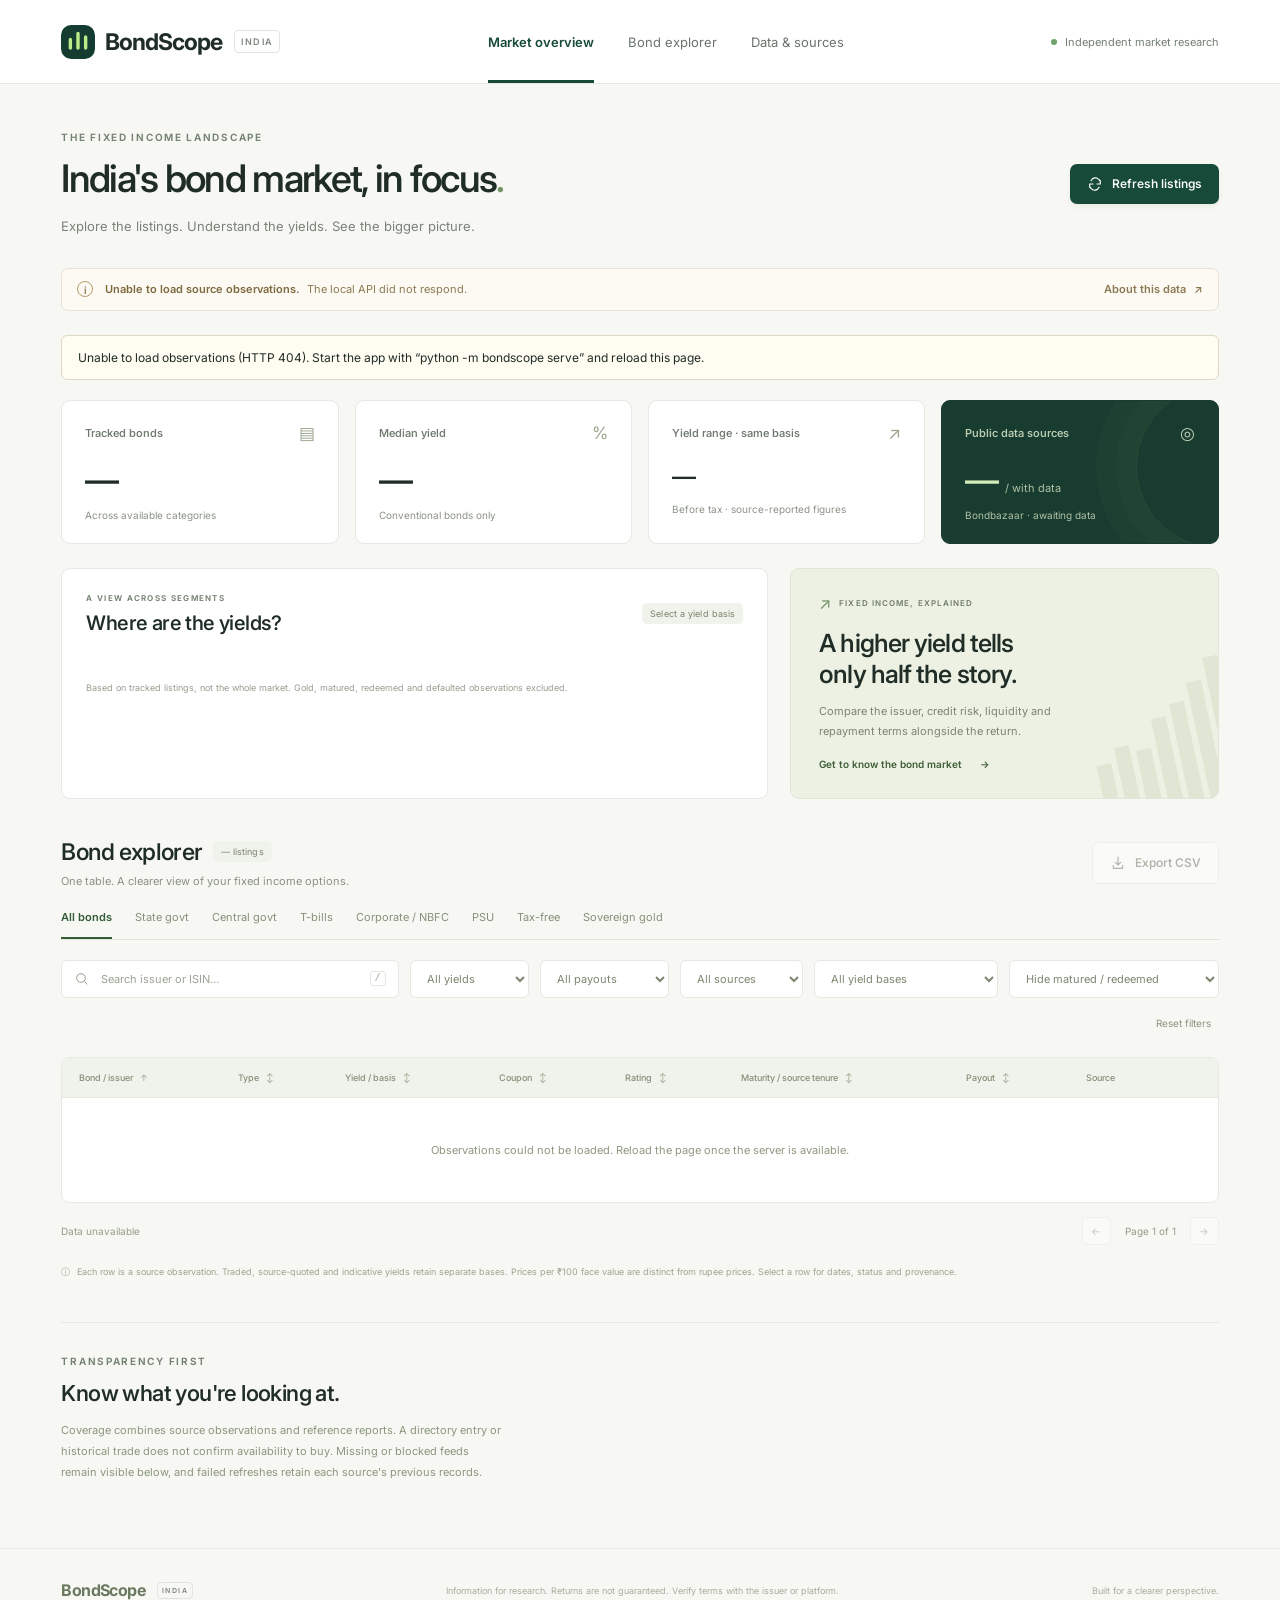
==== commit afecfb44: "Load Inter font for the dashboard" ====
--- a/web/index.html
+++ b/web/index.html
@@ -7,6 +7,9 @@
   <meta name="description" content="Explore public Indian bond listings, compare quoted yields, and understand the fixed income landscape.">
   <title>BondScope — India's fixed income, in focus</title>
   <link rel="icon" href="./favicon.svg" type="image/svg+xml">
+  <link rel="preconnect" href="https://fonts.googleapis.com">
+  <link rel="preconnect" href="https://fonts.gstatic.com" crossorigin>
+  <link rel="stylesheet" href="https://fonts.googleapis.com/css2?family=Inter:wght@100..900&display=swap">
   <link rel="stylesheet" href="./styles.css">
   <script src="./app.js" defer></script>
 </head>
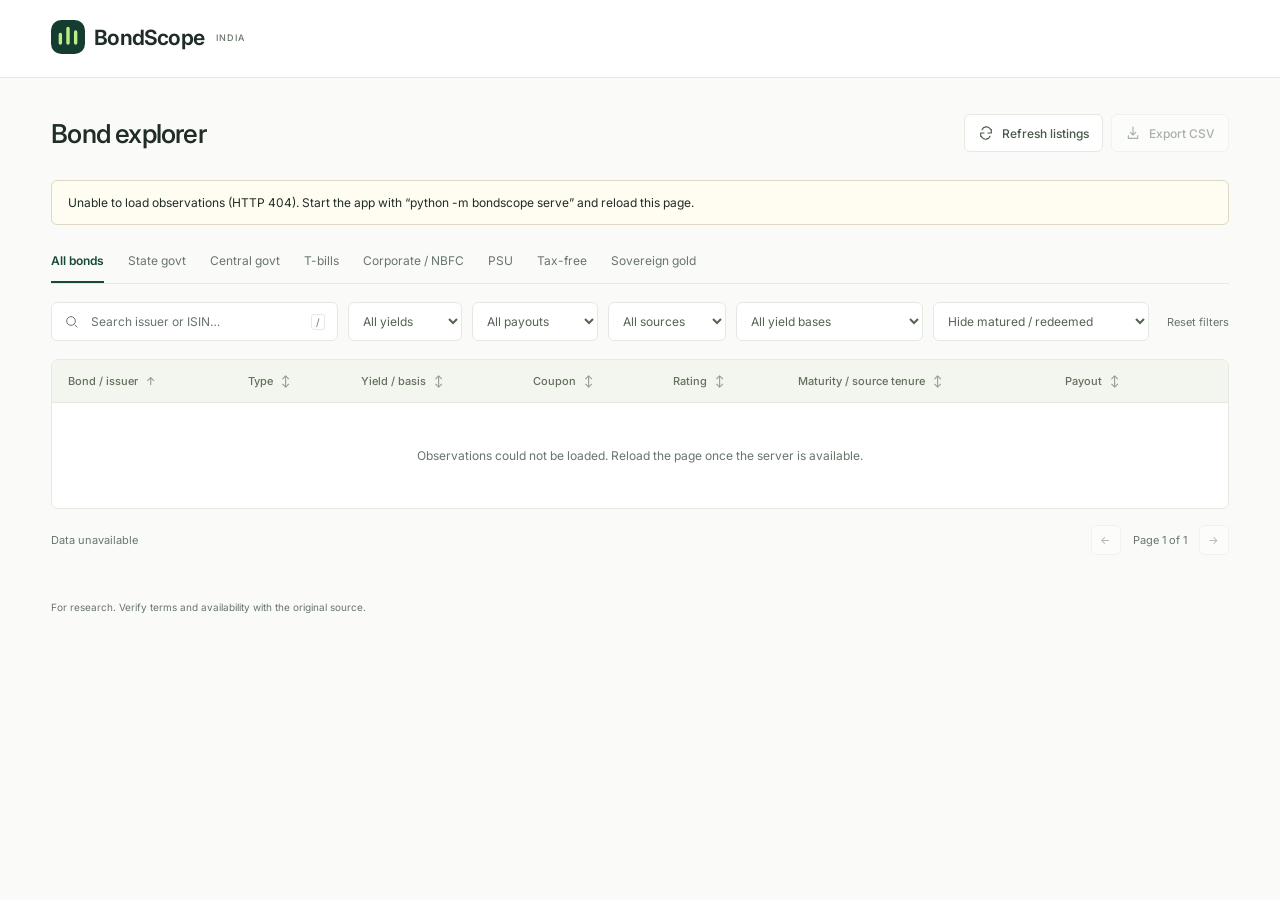
==== commit ea41dd93: "Simplify dashboard around bond explorer and refresh cached assets" ====
--- a/web/index.html
+++ b/web/index.html
@@ -4,47 +4,31 @@
   <meta charset="utf-8">
   <meta name="viewport" content="width=device-width, initial-scale=1">
   <meta name="theme-color" content="#143c30">
-  <meta name="description" content="Explore public Indian bond listings, compare quoted yields, and understand the fixed income landscape.">
-  <title>BondScope — India's fixed income, in focus</title>
+  <meta name="description" content="Search and compare Indian bonds by issuer, yield, rating and maturity.">
+  <title>BondScope — Bond explorer</title>
   <link rel="icon" href="./favicon.svg" type="image/svg+xml">
   <link rel="preconnect" href="https://fonts.googleapis.com">
   <link rel="preconnect" href="https://fonts.gstatic.com" crossorigin>
   <link rel="stylesheet" href="https://fonts.googleapis.com/css2?family=Inter:wght@100..900&display=swap">
-  <link rel="stylesheet" href="./styles.css">
-  <script src="./app.js" defer></script>
+  <link rel="stylesheet" href="./styles.css?v=2">
+  <script src="./app.js?v=2" defer></script>
 </head>
 <body>
   <a class="skip" href="#explorer">Skip to bond table</a>
   <header class="topbar">
     <a class="brand" href="./" aria-label="BondScope home"><img src="./favicon.svg" alt="" width="34" height="34">BondScope<span class="country">INDIA</span></a>
-    <nav aria-label="Main navigation"><a class="active" href="#overview">Market overview</a><a href="#explorer">Bond explorer</a><a href="#methodology">Data & sources</a></nav>
-    <span class="header-note"><span class="status-dot"></span> Independent market research</span>
   </header>
 
   <main>
-    <section class="page-heading" id="overview">
-      <div><p class="eyebrow">THE FIXED INCOME LANDSCAPE</p><h1>India's bond market,<br class="mobile-break"> in focus<span>.</span></h1><p class="subtitle">Explore the listings. Understand the yields. See the bigger picture.</p></div>
-      <button class="button primary" id="refresh"><svg viewBox="0 0 24 24" aria-hidden="true"><path d="M20 7v5h-5M4 17v-5h5M6.1 7a7 7 0 0 1 11.6-2L20 8M4 16l2.3 3A7 7 0 0 0 18 17"/></svg><span>Refresh listings</span></button>
-    </section>
-
-    <div class="notice" id="data-notice" role="status"><span class="notice-symbol">i</span><div><strong id="notice-title">Loading public listings…</strong><span id="notice-copy">Source provenance and collection time will appear here.</span></div><a href="#methodology">About this data <span aria-hidden="true">↗</span></a></div>
-    <div id="feedback" class="feedback" role="status" hidden></div>
-    <p id="publication-note" class="publication-note" hidden></p>
-
-    <section class="metrics" aria-label="Tracked listing statistics">
-      <article class="metric"><div class="metric-top"><span>Tracked bonds</span><span class="mini-icon">▤</span></div><div class="metric-value" id="metric-count">—</div><p id="metric-categories">Across available categories</p></article>
-      <article class="metric"><div class="metric-top"><span id="median-label">Median yield</span><span class="mini-icon">%</span></div><div class="metric-value" id="metric-median">—</div><p id="metric-yield-count">Conventional bonds only</p></article>
-      <article class="metric"><div class="metric-top"><span>Yield range · same basis</span><span class="mini-icon">↗</span></div><div class="metric-value range" id="metric-range">—</div><p>Before tax · source-reported figures</p></article>
-      <article class="metric metric-dark"><div class="metric-top"><span>Public data sources</span><span class="mini-icon">◎</span></div><div class="metric-value"><span id="source-count">—</span> <span class="small-value">/ with data</span></div><p id="metric-source">Bondbazaar · awaiting data</p></article>
-    </section>
-
-    <section class="insights" aria-label="Listing market overview">
-      <article class="yield-panel panel"><div class="panel-title"><div><p class="eyebrow">A VIEW ACROSS SEGMENTS</p><h2>Where are the yields?</h2></div><span class="pill neutral" id="chart-basis">Select a yield basis</span></div><div id="yield-chart" class="yield-chart" aria-label="Median yield by bond category"></div><p class="chart-footnote">Based on tracked listings, not the whole market. Gold, matured, redeemed and defaulted observations excluded.</p></article>
-      <article class="context-panel"><div class="context-top"><span class="context-icon">↗</span><span class="eyebrow">FIXED INCOME, EXPLAINED</span></div><h2>A higher yield tells<br>only half the story.</h2><p>Compare the issuer, credit risk, liquidity and repayment terms alongside the return.</p><button class="text-button" id="learn-button">Get to know the bond market <span aria-hidden="true">→</span></button><div class="context-lines" aria-hidden="true"><i></i><i></i><i></i><i></i><i></i><i></i><i></i></div></article>
-    </section>
-
-    <section id="explorer" class="explorer">
-      <div class="section-title"><div><div class="title-row"><h2>Bond explorer</h2><span id="total-pill" class="pill neutral">— listings</span></div><p>One table. A clearer view of your fixed income options.</p></div><button id="export" class="button secondary"><svg viewBox="0 0 24 24" aria-hidden="true"><path d="M12 3v12m-4-4 4 4 4-4M5 16v4h14v-4"/></svg>Export CSV</button></div>
+    <section id="explorer" class="explorer" aria-labelledby="explorer-title">
+      <div class="section-title">
+        <h1 id="explorer-title">Bond explorer</h1>
+        <div class="actions">
+          <button class="button secondary" id="refresh"><svg viewBox="0 0 24 24" aria-hidden="true"><path d="M20 7v5h-5M4 17v-5h5M6.1 7a7 7 0 0 1 11.6-2L20 8M4 16l2.3 3A7 7 0 0 0 18 17"/></svg><span>Refresh listings</span></button>
+          <button id="export" class="button secondary"><svg viewBox="0 0 24 24" aria-hidden="true"><path d="M12 3v12m-4-4 4 4 4-4M5 16v4h14v-4"/></svg>Export CSV</button>
+        </div>
+      </div>
+      <div id="feedback" class="feedback" role="status" hidden></div>
       <div class="tabs" role="group" aria-label="Filter by bond type" id="category-tabs"><button class="tab selected" data-category="" aria-pressed="true">All bonds</button><button class="tab" data-category="State government" aria-pressed="false">State govt</button><button class="tab" data-category="Central government" aria-pressed="false">Central govt</button><button class="tab" data-category="Treasury bill" aria-pressed="false">T-bills</button><button class="tab" data-category="Corporate / NBFC" aria-pressed="false">Corporate / NBFC</button><button class="tab" data-category="PSU" aria-pressed="false">PSU</button><button class="tab" data-category="Tax-free" aria-pressed="false">Tax-free</button><button class="tab" data-category="Sovereign gold" aria-pressed="false">Sovereign gold</button></div>
       <div class="filter-bar">
         <label class="search-box"><svg viewBox="0 0 24 24" aria-hidden="true"><circle cx="10.5" cy="10.5" r="6.5"/><path d="m16 16 4 4"/></svg><input id="search" type="search" placeholder="Search issuer or ISIN…" aria-label="Search issuer or ISIN"><kbd>/</kbd></label>
@@ -53,17 +37,13 @@
         <label class="select-label"><span class="sr-only">Source</span><select id="source-filter"><option value="">All sources</option></select></label><label class="select-label"><span class="sr-only">Yield basis</span><select id="basis-filter"><option value="">All yield bases</option><option value="quoted">Source-quoted</option><option value="traded_ytm">Last traded YTM</option><option value="weighted_ytm">Weighted traded YTM</option><option value="indicative">Indicative at face value</option><option value="reference">Reference data</option></select></label><label class="select-label"><span class="sr-only">Instrument status</span><select id="status-filter"><option value="active">Hide matured / redeemed</option><option value="all">Include matured / redeemed</option><option value="defaulted">Redemption defaults</option></select></label><button class="reset" id="reset">Reset filters</button>
       </div>
       <div class="table-wrap" tabindex="0" role="region" aria-label="Bond listings; scroll horizontally on smaller screens">
-        <table><caption class="sr-only">Public Indian bond listings. Select a column heading to sort or a bond to see details.</caption><thead><tr><th scope="col" aria-sort="ascending"><button data-sort="issuer">Bond / issuer <span>↑</span></button></th><th scope="col"><button data-sort="category">Type <span>↕</span></button></th><th scope="col"><button data-sort="yield_pct">Yield / basis <span>↕</span></button></th><th scope="col"><button data-sort="coupon_pct">Coupon <span>↕</span></button></th><th scope="col"><button data-sort="rating">Rating <span>↕</span></button></th><th scope="col"><button data-sort="maturity_date">Maturity / source tenure <span>↕</span></button></th><th scope="col"><button data-sort="payout">Payout <span>↕</span></button></th><th scope="col">Source</th><th scope="col"><span class="sr-only">Details</span></th></tr></thead><tbody id="bond-rows"><tr><td colspan="9" class="empty">Loading bond listings…</td></tr></tbody></table>
+        <table><caption class="sr-only">Public Indian bond listings. Select a column heading to sort or a bond to see details.</caption><thead><tr><th scope="col" aria-sort="ascending"><button data-sort="issuer">Bond / issuer <span>↑</span></button></th><th scope="col"><button data-sort="category">Type <span>↕</span></button></th><th scope="col"><button data-sort="yield_pct">Yield / basis <span>↕</span></button></th><th scope="col"><button data-sort="coupon_pct">Coupon <span>↕</span></button></th><th scope="col"><button data-sort="rating">Rating <span>↕</span></button></th><th scope="col"><button data-sort="maturity_date">Maturity / source tenure <span>↕</span></button></th><th scope="col"><button data-sort="payout">Payout <span>↕</span></button></th><th scope="col"><span class="sr-only">Details</span></th></tr></thead><tbody id="bond-rows"><tr><td colspan="8" class="empty">Loading bond listings…</td></tr></tbody></table>
       </div>
       <div class="table-footer"><p id="results-count" aria-live="polite">Loading…</p><div class="pagination"><button id="prev" aria-label="Previous page">←</button><span id="page-label">Page 1 of 1</span><button id="next" aria-label="Next page">→</button></div></div>
-      <p class="table-note"><span aria-hidden="true">ⓘ</span> Each row is a source observation. Traded, source-quoted and indicative yields retain separate bases. Prices per ₹100 face value are distinct from rupee prices. Select a row for dates, status and provenance.</p>
     </section>
-
-    <section class="methodology" id="methodology"><div><p class="eyebrow">TRANSPARENCY FIRST</p><h2>Know what you're looking at.</h2><p>Coverage combines source observations and reference reports. A directory entry or historical trade does not confirm availability to buy. Missing or blocked feeds remain visible below, and failed refreshes retain each source's previous records.</p></div><div id="source-list" class="sources-grid" aria-label="Source coverage and refresh status"></div></section>
   </main>
-  <footer><a class="brand" href="./">BondScope<span class="country">INDIA</span></a><p>Information for research. Returns are not guaranteed. Verify terms with the issuer or platform.</p><span>Built for a clearer perspective.</span></footer>
+  <footer><p>For research. Verify terms and availability with the original source.</p><p id="publication-note" hidden></p></footer>
 
   <dialog id="detail-dialog" aria-labelledby="detail-title"><div class="dialog-heading"><p class="eyebrow">BOND DETAILS</p><button class="close-dialog" aria-label="Close bond details">×</button></div><h2 id="detail-title"></h2><div id="detail-body"></div></dialog>
-  <dialog id="learn-dialog" aria-labelledby="learn-title"><div class="dialog-heading"><p class="eyebrow">THE BOND MARKET, AT A GLANCE</p><button class="close-dialog" aria-label="Close market guide">×</button></div><h2 id="learn-title">Different bonds. Different trade-offs.</h2><div class="guide"><p><strong>Government securities & state loans</strong> finance central and state borrowing. Their market prices still move with interest rates and liquidity.</p><p><strong>Corporate & PSU bonds</strong> finance companies and public sector issuers. Assess the issuer's ability to repay; public ownership alone is not an explicit sovereign guarantee.</p><p><strong>Tax-free bonds</strong> may offer exempt interest under the applicable issue terms. A sale can have different tax treatment; verify your own situation.</p><p><strong>Sovereign gold bonds</strong> combine a coupon with exposure to the gold price. Their coupon is not their total return or a comparable conventional bond yield.</p><p><strong>Coupon vs yield</strong> The coupon is based on the bond's face value. Yield also depends on price and repayment cash flows. The source's generic “yield” is not assumed to be yield to maturity.</p><p><strong>Before comparing</strong> Check credit ratings, secured status, call options, amortisation and liquidity. Missing fields remain unknown; reference enrichment includes its source and report date.</p><a href="https://www.rbi.org.in/Scripts/FAQView.aspx?Id=79" target="_blank" rel="noopener noreferrer">Read RBI's government securities guide ↗</a></div></dialog>
 </body>
 </html>
--- a/web/styles.css
+++ b/web/styles.css
@@ -1,11 +1,117 @@
-:root{--ink:#202d27;--muted:#788079;--green:#184a39;--line:#e5e9e2;--paper:#f7f8f4;--lime:#c3e6a3;--white:#fff;--amber:#986c25;--font:Inter,"Segoe UI",Arial,sans-serif}
-*{box-sizing:border-box}html{scroll-behavior:smooth;scroll-padding-top:30px}body{margin:0;color:var(--ink);background:var(--paper);font-family:var(--font);font-size:14px;-webkit-font-smoothing:antialiased}button,input,select{font:inherit}button,a,input,select{-webkit-tap-highlight-color:transparent}button{cursor:pointer}a{color:inherit;text-decoration:none}button:disabled{cursor:default;opacity:.45}button:focus-visible,a:focus-visible,input:focus-visible,select:focus-visible,[tabindex]:focus-visible{outline:3px solid #72a97c;outline-offset:4px}.sr-only{position:absolute;width:1px;height:1px;padding:0;overflow:hidden;clip:rect(0,0,0,0);white-space:nowrap;border:0}.skip{position:fixed;left:15px;top:-100px;z-index:20;padding:14px;background:var(--green);color:white}.skip:focus{top:10px}.topbar{height:84px;padding:0 4.8%;background:white;border-bottom:1px solid var(--line);display:flex;align-items:center;justify-content:space-between;gap:25px}.brand{display:flex;align-items:center;gap:10px;font-size:23px;font-weight:700;letter-spacing:-1px}.country{font-size:9px;font-weight:600;letter-spacing:1.4px;color:#7e887e;border:1px solid #e1e5de;padding:5px 6px;border-radius:4px;margin-left:2px}.topbar nav{display:flex;gap:34px;align-self:stretch;align-items:center;font-size:13px;color:#6b756d}.topbar nav a{height:100%;display:flex;align-items:center;position:relative}.topbar nav a.active{color:var(--green);font-weight:600}.topbar nav a.active:after{content:"";height:3px;background:var(--green);position:absolute;bottom:0;left:0;right:0}.header-note{font-size:11px;color:#748074;display:flex;align-items:center;gap:8px}.status-dot{width:6px;height:6px;background:#70a16b;border-radius:50%}main{max-width:1480px;margin:0 auto;padding:47px 4.8% 0}.page-heading{display:flex;align-items:center;justify-content:space-between;gap:25px;margin-bottom:31px}.eyebrow{font-size:10px;font-weight:650;letter-spacing:1.7px;color:#758271;margin:0 0 13px}h1{font-size:38px;font-weight:550;letter-spacing:-1.7px;line-height:1.2;margin:0 0 13px}h1>span{color:#739465}.mobile-break{display:none}.subtitle{font-size:13px;color:#7a827a;margin:0;line-height:1.7}.button{border:0;border-radius:7px;display:inline-flex;align-items:center;justify-content:center;gap:9px;font-size:12px;font-weight:550;padding:12px 17px;white-space:nowrap}.button svg{width:16px;height:16px;fill:none;stroke:currentColor;stroke-linecap:round;stroke-linejoin:round;stroke-width:1.7}.primary{background:var(--green);color:#fff;box-shadow:0 3px 5px #183c3010}.primary:hover{background:#103b2d}.secondary{background:#fff;border:1px solid #dfe4dc;color:#59664e}.secondary:hover{background:#f0f4eb}.notice{display:flex;align-items:center;gap:12px;border:1px solid #e8e3d4;background:#fcfaf3;border-radius:7px;padding:12px 15px;margin-bottom:24px;font-size:11px;color:#8d7a54;line-height:1.6}.notice-symbol{border:1px solid #b49c6a;width:16px;height:16px;flex-shrink:0;border-radius:50%;display:grid;place-items:center;font-size:10px;font-weight:600}.notice>div{display:flex;flex-wrap:wrap;column-gap:7px}.notice strong{font-weight:600;color:#7f693f}.notice>a{margin-left:auto;white-space:nowrap;font-weight:600}.notice>a>span{margin-left:5px}.feedback{font-size:12px;line-height:1.6;border:1px solid #ded8c5;background:#fffcf1;border-radius:6px;padding:12px 16px;margin-bottom:20px}.feedback.success{border-color:#cee1c6;background:#eff6ea}.metrics{display:grid;grid-template-columns:repeat(4,1fr);gap:16px;margin-bottom:24px}.metric{background:white;border:1px solid var(--line);border-radius:9px;padding:20px 23px}.metric-top{display:flex;justify-content:space-between;align-items:center;font-size:11px;font-weight:550;color:#707b6f}.mini-icon{font-size:17px;color:#9ba790;font-weight:400}.metric-value{font-size:34px;font-weight:550;letter-spacing:-1.5px;margin:15px 0 8px;line-height:1.15;font-variant-numeric:tabular-nums}.metric-value small{font-size:22px;letter-spacing:-.8px}.metric-value.range{font-size:28px;line-height:1.4;white-space:nowrap}.metric p{font-size:10px;color:#8b9386;margin:0;line-height:1.5}.metric-dark{background:#193c30;border-color:#193c30;color:#f6fbef;position:relative;overflow:hidden}.metric-dark:after{content:"";position:absolute;width:160px;height:160px;border:1px solid #a1c1841c;border-radius:50%;right:-80px;top:-15px;box-shadow:0 0 0 20px #a1c18408,0 0 0 40px #a1c18406}.metric-dark .metric-top,.metric-dark .mini-icon{color:#bdd0b5}.metric-dark .metric-value{color:#d2edb8}.metric-dark p{color:#b0c2a7}.small-value{font-size:11px;letter-spacing:0;font-weight:400;color:#aec2a3}.insights{display:grid;grid-template-columns:1.65fr 1fr;gap:22px;margin-bottom:39px}.panel{background:white;border:1px solid var(--line);border-radius:9px;padding:24px}.panel-title{display:flex;align-items:center;justify-content:space-between;gap:10px;margin-bottom:24px}.panel-title .eyebrow{font-size:8px;letter-spacing:1.3px;margin-bottom:8px}h2{font-size:20px;letter-spacing:-.6px;font-weight:550;margin:0}.pill{border-radius:5px;display:inline-flex;align-items:center;font-size:9px;letter-spacing:.1px;padding:5px 8px;white-space:nowrap}.neutral{background:#f0f3ec;color:#77856c}.amber{background:#f7edcf;color:#90722f}.yield-chart{display:flex;flex-direction:column;gap:15px}.chart-row{display:grid;grid-template-columns:125px 1fr 47px;align-items:center;gap:15px;font-size:11px}.chart-label{color:#64715e}.chart-track{height:13px;background:#f3f5ee;border-radius:3px;overflow:hidden}.chart-bar{height:100%;background:#6a8b5c;border-radius:3px;min-width:2px}.chart-row:nth-child(2) .chart-bar{background:#264f3b}.chart-row:nth-child(3) .chart-bar{background:#9ab07e}.chart-row:nth-child(4) .chart-bar{background:#b8c8a0}.chart-value{text-align:right;font-variant-numeric:tabular-nums;font-size:11px;font-weight:600}.chart-footnote{font-size:9px;color:#969e8f;margin:22px 0 0;line-height:1.6}.context-panel{position:relative;overflow:hidden;border:1px solid #e1e6d8;border-radius:9px;background:#edf1e4;padding:24px 28px}.context-top{display:flex;align-items:center;gap:8px;margin-bottom:15px}.context-icon{font-size:16px;color:#749165}.context-top .eyebrow{font-size:8px;letter-spacing:1.1px;margin:0}.context-panel h2{font-size:25px;line-height:1.25;letter-spacing:-.9px;position:relative;z-index:1}.context-panel>p{font-size:11px;color:#7a8570;line-height:1.8;max-width:285px;position:relative;z-index:1;margin:12px 0}.text-button{position:relative;z-index:1;border:0;background:none;padding:4px 0;color:#3f5f37;font-size:10px;font-weight:600}.text-button>span{margin-left:15px}.context-lines{position:absolute;right:-15px;bottom:-10px;display:flex;gap:6px;transform:rotate(-12deg);align-items:flex-end;height:140px;opacity:.35}.context-lines i{display:block;background:#c5d1b5;width:15px;height:40%}.context-lines i:nth-child(2){height:50%}.context-lines i:nth-child(3){height:45%}.context-lines i:nth-child(4){height:65%}.context-lines i:nth-child(5){height:73%}.context-lines i:nth-child(6){height:85%}.context-lines i:nth-child(7){height:100%}.explorer{scroll-margin-top:28px}.section-title{display:flex;align-items:center;justify-content:space-between;gap:18px;margin-bottom:22px}.title-row{display:flex;align-items:center;gap:10px}.section-title h2{font-size:23px}.section-title p{color:#8a9283;font-size:11px;margin:8px 0 0}.tabs{display:flex;gap:23px;border-bottom:1px solid #dfe5d9;overflow:auto}.tab{white-space:nowrap;background:none;border:0;border-bottom:2px solid transparent;padding:0 0 13px;font-size:11px;color:#85917a}.tab.selected{border-bottom-color:#355c38;color:#355c38;font-weight:600}.filter-bar{display:flex;gap:11px;padding:20px 0;align-items:center}.search-box{display:flex;align-items:center;gap:9px;background:white;border:1px solid var(--line);border-radius:6px;padding:10px 12px;flex:1;max-width:410px}.search-box svg{height:16px;width:16px;stroke:#95a08c;stroke-width:1.5;fill:none;flex-shrink:0}.search-box input{border:0;outline:none;background:none;width:100%;font-size:11px;min-width:0;color:#45563f}.search-box input::placeholder{color:#9ba392}.search-box kbd{font-size:10px;border:1px solid #e4e8de;border-radius:3px;padding:1px 4px;color:#a0a895}.select-label select{border:1px solid var(--line);border-radius:6px;padding:10px 30px 10px 12px;background:white;color:#7b8770;font-size:11px;max-width:160px;min-height:38px}.reset{margin-left:auto;border:0;background:none;color:#8b957f;font-size:10px;padding:8px}.reset:hover{color:var(--green)}.table-wrap{border:1px solid var(--line);border-radius:8px;overflow-x:auto;background:#fff}table{border-collapse:collapse;width:100%;text-align:left;white-space:nowrap}thead{background:#f0f3eb}th{font-size:9px;font-weight:500;color:#839078;padding:14px 17px;border-bottom:1px solid var(--line)}th button{background:none;border:0;color:inherit;font-size:inherit;padding:0;white-space:nowrap}th button span{margin-left:5px;opacity:.7}td{border-bottom:1px solid #edf0e7;padding:16px 17px;font-size:11px;color:#79856f}tbody tr:last-child td{border-bottom:0}tbody tr:hover{background:#fafcf6}.issuer-cell{display:flex;gap:11px;align-items:center;min-width:240px}.issuer-icon{height:32px;width:32px;flex-shrink:0;display:grid;place-items:center;border:1px solid #e4e9dc;border-radius:7px;background:#f5f7ef;color:#70835b;font-size:11px;font-weight:600}.issuer-name{display:block;background:none;border:0;padding:0;max-width:240px;white-space:normal;text-align:left;color:#485b3e;font-size:11px;font-weight:600;line-height:1.5}.isin{font-family:"SFMono-Regular",Consolas,monospace;font-size:9px;letter-spacing:.3px;color:#a0aa94;margin-top:4px}.type-badge{border:1px solid #e6ebdf;border-radius:4px;background:#f8faf4;color:#81916d;font-size:9px;padding:4px 6px}.type-badge.corporate{background:#f0f2ea;border-color:#e2e6d7;color:#7d8b67}.type-badge.gold{background:#fcf7e8;border-color:#f1e8c9;color:#a99450}.quoted-yield{font-size:13px;font-weight:650;color:#42683a;font-variant-numeric:tabular-nums}.quoted-yield.gold{color:#a08e57}.source-label{font-size:9px;color:#849076}.source-label:before{content:"";display:inline-block;width:5px;height:5px;background:#97aa7d;border-radius:50%;margin-right:6px;vertical-align:1px}.detail-button{border:0;background:none;color:#9aa78c;padding:6px;font-size:17px}.empty{text-align:center!important;padding:45px 20px!important;white-space:normal!important;color:#8e987f}.empty button{border:0;background:none;color:var(--green);text-decoration:underline;font-size:12px;margin-top:10px}.table-footer{display:flex;justify-content:space-between;align-items:center;margin-top:14px;font-size:10px;color:#929d86}.table-footer p{margin:0}.pagination{display:flex;align-items:center;gap:14px}.pagination button{height:28px;width:29px;border:1px solid #e4e8dc;background:#fff;border-radius:5px;color:#7b8a6d}.table-note{font-size:9px;line-height:1.8;color:#9aa58d;margin:19px 0 0}.table-note>span{margin-right:4px}.methodology{margin:42px 0 0;padding:32px 0;display:grid;grid-template-columns:1.1fr 1fr;gap:80px;border-top:1px solid var(--line)}.methodology>div>p:last-child{font-size:11px;line-height:1.9;color:#8b967e;max-width:440px;margin-top:14px}.methodology h2{font-size:22px}.source-card{background:#fff;border:1px solid var(--line);border-radius:8px;padding:18px 20px}.source-card-head{display:flex;align-items:center;justify-content:space-between;margin-bottom:15px;font-size:12px}.source-card-head strong{display:flex;align-items:center;gap:7px;font-weight:550}.source-mark{height:21px;width:21px;border-radius:5px;background:#edf2e5;display:grid;place-items:center;color:#708552;font-size:10px}dl{margin:0}dl>div{display:flex;justify-content:space-between;align-items:flex-start;gap:20px;font-size:10px;color:#919d83;margin-top:10px}dt{flex-shrink:0}dd{margin:0;text-align:right;color:#697c58}.source-card>a{display:inline-block;margin-top:16px;font-size:10px;color:#567943}.source-card>p{font-size:10px;color:#a27b45;overflow-wrap:anywhere;line-height:1.7}footer{border-top:1px solid var(--line);padding:25px 4.8%;display:flex;align-items:center;justify-content:space-between;gap:25px;color:#a5ad9b}footer .brand{font-size:16px;color:#6a795f;letter-spacing:-.6px}footer .country{font-size:7px;padding:3px 4px}footer p{font-size:9px;max-width:480px;line-height:1.7}footer>span{font-size:9px}dialog{border:1px solid var(--line);padding:26px 30px;border-radius:13px;background:var(--paper);color:var(--ink);max-width:590px;width:calc(100% - 32px);max-height:85vh;box-shadow:0 20px 100px #142a2240}dialog::backdrop{background:#10241e77;backdrop-filter:blur(3px)}.dialog-heading{display:flex;align-items:center;justify-content:space-between;margin-bottom:12px}.dialog-heading .eyebrow{margin:0}.close-dialog{border:0;background:#e9eee2;border-radius:50%;width:28px;height:28px;font-size:21px;color:#627657}.detail-isin{font:11px Consolas,monospace;color:#8a997b;margin:10px 0 22px}.detail-stats{display:grid;grid-template-columns:1fr 1fr;background:#fff;border:1px solid var(--line);border-radius:8px;margin:0 0 20px;gap:0}.detail-stats>div{padding:17px}.detail-stats dt{font-size:10px;color:#849476}.detail-stats dd{font-size:23px;font-weight:550;color:var(--green);text-align:left;margin-top:9px}.detail-fields>div{font-size:11px;margin:15px 0;padding-bottom:12px;border-bottom:1px solid var(--line)}.detail-fields dd{max-width:60%;overflow-wrap:anywhere;line-height:1.6}.detail-warning{background:#f9f2de;border:1px solid #e9dfc1;padding:12px;border-radius:5px;font-size:11px;line-height:1.8;color:#8d7952}.detail-source{display:inline-block;margin-top:10px;color:var(--green);font-size:12px}.guide{font-size:12px;line-height:1.85;color:#7c8c6e}.guide p{margin:19px 0}.guide strong{color:#526947}.guide a{color:var(--green);font-weight:600}.refreshing svg{animation:rotate 1.2s linear infinite}@keyframes rotate{to{transform:rotate(360deg)}}
-@media(min-width:1550px){.topbar,footer{padding-left:max(4.8%,calc((100vw - 1338px)/2));padding-right:max(4.8%,calc((100vw - 1338px)/2))}}
-@media(max-width:1150px){.header-note{display:none}.metric{padding:18px}.metric-value{font-size:30px}.metric-value.range{font-size:24px}.small-value{font-size:9px}.insights{grid-template-columns:1.5fr 1fr}.panel-title .pill{display:none}.chart-row{grid-template-columns:110px 1fr 43px}.context-panel{padding:24px}.context-panel h2{font-size:24px}.tabs{gap:22px}.methodology{gap:40px}footer>span{display:none}}
-@media(max-width:800px){.topbar{height:70px;padding:0 5%}.topbar nav{gap:20px;font-size:11px}.topbar nav a:last-child{display:none}.brand{font-size:20px;gap:7px}.country{font-size:7px;padding:4px}.brand img{width:30px;height:30px}main{padding:32px 5% 0}h1{font-size:30px;letter-spacing:-1.2px}.page-heading{align-items:flex-start}.subtitle{max-width:350px;font-size:11px}.page-heading>.button{font-size:10px;padding:11px 13px;margin-top:25px}.notice{font-size:10px;align-items:flex-start}.notice>a{display:none}.notice>div{display:block}.notice strong{display:block}.notice-symbol{margin-top:2px}.metrics{grid-template-columns:repeat(2,1fr);gap:12px}.metric-value.range{font-size:28px}.metric{padding:18px 20px}.metric p{font-size:10px}.insights{grid-template-columns:1fr}.context-panel{display:none}.panel{padding:21px}.panel-title .pill{display:inline-flex}.chart-row{grid-template-columns:125px 1fr 47px}.section-title h2{font-size:21px}.section-title p{font-size:10px}.tabs{gap:24px}.filter-bar{flex-wrap:wrap;padding:16px 0;gap:10px}.search-box{max-width:none;flex-basis:100%}.select-label select{min-width:140px}.reset{padding-right:0}.methodology{grid-template-columns:1fr;gap:24px}.methodology>div>p:last-child{max-width:none}footer{padding:20px 5%;align-items:flex-start}footer p{max-width:350px;margin:0}.table-note{font-size:9px}.table-wrap{margin-right:-1px}}
-@media(max-width:480px){.topbar nav a:first-child{display:none}.brand{font-size:19px}.page-heading{display:block;position:relative;margin-bottom:22px}.eyebrow{font-size:8px;letter-spacing:1.4px}.mobile-break{display:block}h1{font-size:32px;line-height:1.22}.subtitle{max-width:250px;line-height:1.8}.page-heading>.button{position:absolute;right:0;top:3px;font-size:0;padding:10px;margin-top:0}.page-heading>.button svg{width:17px;height:17px}.page-heading>.button span{position:absolute;width:1px;height:1px;overflow:hidden;clip:rect(0,0,0,0)}.page-heading>.button{gap:0}.metric{padding:16px}.metric-top{font-size:10px}.metric-value{font-size:31px;margin-top:13px}.metric-value.range{font-size:24px}.metric p{font-size:9px;line-height:1.7;min-height:29px}.small-value{font-size:8px}.metric-value.range{margin-top:13px;line-height:1.48}.mini-icon{font-size:14px}.metrics{gap:10px}.panel-title .pill{display:none}.chart-row{font-size:10px;grid-template-columns:105px 1fr 42px;gap:12px}.chart-value{font-size:10px}.chart-track{height:11px}.chart-footnote{font-size:8px}.insights{margin-bottom:29px}.section-title{align-items:flex-start;gap:12px}.section-title .button{font-size:10px;padding:9px 11px}.section-title p{line-height:1.7;max-width:205px}.title-row{gap:7px}.title-row h2{font-size:20px}.title-row .pill{font-size:8px;padding:4px 6px}.select-label select{min-width:0;width:117px;padding-left:10px;padding-right:20px;font-size:10px}.reset{font-size:9px}.table-footer{font-size:9px}.pagination{gap:9px}.methodology{margin-top:30px}.methodology h2{font-size:21px}footer{display:block}footer p{margin-top:12px;font-size:9px}.source-card{padding:17px}.detail-fields>div{gap:15px;font-size:10px}dialog{padding:23px}.guide{font-size:11px}}
-@media(prefers-reduced-motion:reduce){html{scroll-behavior:auto}*,*::before,*::after{animation:none!important;transition:none!important}}
-/* Source observations retain their quote basis, identity and collection state. */
-.publication-note{font-size:11px;color:#7e8b74;line-height:1.8;margin:-8px 0 24px}
-.filter-bar{flex-wrap:wrap}.search-box{flex:1 1 260px;max-width:none}.select-label select{max-width:210px}.basis-label{display:block;font-size:8px;font-weight:400;color:#94a087;margin-top:5px;max-width:180px;white-space:normal;line-height:1.5}.row-status{display:inline-block;font-size:8px;margin-top:5px;background:#edf2e4;color:#738166;padding:2px 5px;border-radius:3px}.row-status.defaulted{color:#a34735;background:#faeee8}.methodology{grid-template-columns:1fr;gap:22px}.sources-grid{display:grid;grid-template-columns:repeat(3,minmax(0,1fr));gap:14px}.source-card{min-width:0}.source-card .source-note{color:#8c967f;font-size:10px}.detail-subtitle{font-size:12px;font-weight:600;color:#526947}.detail-provenance{font-size:10px;line-height:1.9;color:#7b8b6b;padding-left:18px;overflow-wrap:anywhere}.metric-top{min-height:24px}.metric-value.range{font-size:24px}
-@media(max-width:1000px){.sources-grid{grid-template-columns:repeat(2,minmax(0,1fr))}}@media(max-width:600px){.sources-grid{grid-template-columns:1fr}.select-label{flex:1 1 42%}.select-label select{width:100%;max-width:none}.search-box{flex-basis:100%}.metric-top{min-height:30px}.metric-value.range{font-size:22px}}
+:root {
+  --ink: #202d27;
+  --muted: #68756b;
+  --green: #184a39;
+  --line: #e5e9e2;
+  --paper: #fafbf8;
+  --font: Inter, "Segoe UI", Arial, sans-serif;
+}
+* { box-sizing: border-box; }
+body { margin: 0; color: var(--ink); background: var(--paper); font: 14px var(--font); -webkit-font-smoothing: antialiased; }
+button, input, select { font: inherit; }
+button { cursor: pointer; }
+button:disabled { cursor: default; opacity: .45; }
+a { color: inherit; text-decoration: none; }
+button:focus-visible, a:focus-visible, input:focus-visible, select:focus-visible, [tabindex]:focus-visible { outline: 3px solid #72a97c; outline-offset: 4px; }
+.sr-only { position: absolute; width: 1px; height: 1px; padding: 0; overflow: hidden; clip: rect(0,0,0,0); white-space: nowrap; border: 0; }
+.skip { position: fixed; left: 16px; top: -100px; z-index: 20; padding: 12px; background: var(--green); color: white; }
+.skip:focus { top: 10px; }
+.topbar { border-bottom: 1px solid var(--line); padding: 20px 4%; background: white; }
+.brand { display: inline-flex; align-items: center; gap: 9px; font-size: 21px; font-weight: 650; letter-spacing: -.8px; }
+.country { font-size: 9px; font-weight: 500; letter-spacing: 1px; color: var(--muted); margin-left: 3px; }
+main { max-width: 1480px; margin: 0 auto; padding: 36px 4% 0; }
+.section-title { display: flex; align-items: center; justify-content: space-between; gap: 16px; margin-bottom: 28px; }
+h1 { font-size: 26px; font-weight: 550; letter-spacing: -.8px; margin: 0; }
+h2 { font-size: 22px; font-weight: 550; letter-spacing: -.5px; margin: 0; }
+.actions { display: flex; gap: 8px; }
+.button { display: inline-flex; align-items: center; justify-content: center; gap: 8px; border: 1px solid var(--line); border-radius: 6px; background: white; color: #46594a; padding: 10px 13px; font-size: 12px; font-weight: 500; white-space: nowrap; }
+.button:hover { background: #f0f4eb; }
+.button svg { width: 16px; height: 16px; fill: none; stroke: currentColor; stroke-linecap: round; stroke-linejoin: round; stroke-width: 1.7; }
+.feedback { font-size: 12px; line-height: 1.6; border: 1px solid #ded8c5; background: #fffcf1; border-radius: 6px; padding: 12px 16px; margin-bottom: 20px; }
+.feedback.success { border-color: #cee1c6; background: #eff6ea; }
+.tabs { display: flex; gap: 24px; border-bottom: 1px solid var(--line); overflow-x: auto; }
+.tab { white-space: nowrap; background: none; border: 0; border-bottom: 2px solid transparent; padding: 8px 0 13px; font-size: 12px; color: var(--muted); }
+.tab.selected { border-bottom-color: var(--green); color: var(--green); font-weight: 600; }
+.filter-bar { display: flex; flex-wrap: wrap; gap: 10px; padding: 18px 0; align-items: center; }
+.search-box { display: flex; align-items: center; gap: 9px; background: white; border: 1px solid var(--line); border-radius: 6px; padding: 10px 12px; flex: 1 1 260px; }
+.search-box svg { height: 16px; width: 16px; stroke: var(--muted); stroke-width: 1.5; fill: none; flex-shrink: 0; }
+.search-box input { border: 0; background: none; width: 100%; font-size: 12px; min-width: 0; color: var(--ink); }
+.search-box input::placeholder { color: var(--muted); }
+.search-box kbd { font: 10px var(--font); border: 1px solid var(--line); border-radius: 3px; padding: 1px 4px; color: var(--muted); }
+.select-label select { border: 1px solid var(--line); border-radius: 6px; padding: 10px 24px 10px 10px; background: white; color: #536450; font-size: 12px; max-width: 220px; min-height: 38px; }
+.reset { margin-left: auto; border: 0; background: none; color: var(--muted); font-size: 11px; padding: 10px 0 10px 8px; }
+.reset:hover { color: var(--green); }
+.table-wrap { border: 1px solid var(--line); border-radius: 7px; overflow-x: auto; background: white; }
+table { border-collapse: collapse; width: 100%; text-align: left; white-space: nowrap; }
+thead { background: #f3f5ef; }
+th { font-size: 11px; font-weight: 500; color: #61715b; padding: 14px 16px; border-bottom: 1px solid var(--line); }
+th button { background: none; border: 0; color: inherit; font-size: inherit; padding: 0; white-space: nowrap; }
+th button span { margin-left: 5px; opacity: .7; }
+td { border-bottom: 1px solid #edf0e7; padding: 16px; font-size: 12px; color: #586950; }
+tbody tr:last-child td { border-bottom: 0; }
+tbody tr:hover { background: #fafcf6; }
+.issuer-cell { display: flex; gap: 11px; align-items: center; min-width: 230px; }
+.issuer-icon { height: 32px; width: 32px; flex-shrink: 0; display: grid; place-items: center; border: 1px solid var(--line); border-radius: 6px; background: #f5f7ef; color: #70835b; font-size: 11px; font-weight: 600; }
+.issuer-name { display: block; background: none; border: 0; padding: 0; max-width: 260px; white-space: normal; text-align: left; color: #354d36; font-size: 12px; font-weight: 600; line-height: 1.5; }
+.isin { font-family: "SFMono-Regular", Consolas, monospace; font-size: 10px; color: var(--muted); margin-top: 4px; }
+.type-badge { border: 1px solid var(--line); border-radius: 4px; background: #f8faf4; color: #637553; font-size: 10px; padding: 4px 6px; }
+.type-badge.corporate { background: #f0f2ea; }
+.type-badge.gold { background: #fcf7e8; border-color: #f1e8c9; color: #8b7434; }
+.quoted-yield { font-size: 14px; font-weight: 600; color: #42683a; font-variant-numeric: tabular-nums; }
+.quoted-yield.gold { color: #8b7434; }
+.basis-label { display: block; font-size: 10px; font-weight: 400; color: var(--muted); margin-top: 5px; max-width: 180px; white-space: normal; line-height: 1.5; }
+.row-status { display: inline-block; font-size: 9px; margin-top: 5px; background: #edf2e4; color: #536448; padding: 2px 5px; border-radius: 3px; }
+.row-status.defaulted { color: #a34735; background: #faeee8; }
+.detail-button { border: 0; background: none; color: var(--muted); padding: 6px; font-size: 17px; }
+.empty { text-align: center; padding: 45px 20px; white-space: normal; color: var(--muted); }
+.empty button { border: 0; background: none; color: var(--green); text-decoration: underline; font-size: 12px; margin-top: 10px; }
+.table-footer { display: flex; justify-content: space-between; align-items: center; gap: 16px; margin-top: 16px; font-size: 11px; color: var(--muted); }
+.table-footer p { margin: 0; }
+.pagination { display: flex; align-items: center; gap: 12px; white-space: nowrap; }
+.pagination button { height: 30px; width: 30px; border: 1px solid var(--line); background: white; border-radius: 5px; color: #536448; }
+footer { max-width: 1480px; margin: 28px auto 0; padding: 16px 4% 24px; display: flex; justify-content: space-between; flex-wrap: wrap; gap: 8px 20px; color: var(--muted); font-size: 10px; line-height: 1.7; }
+footer p { margin: 0; }
+dialog { border: 1px solid var(--line); padding: 26px 30px; border-radius: 10px; background: var(--paper); color: var(--ink); max-width: 590px; width: calc(100% - 32px); max-height: 85vh; box-shadow: 0 20px 100px #142a2240; }
+dialog::backdrop { background: #10241e77; }
+.dialog-heading { display: flex; align-items: center; justify-content: space-between; margin-bottom: 12px; }
+.eyebrow { font-size: 10px; font-weight: 600; letter-spacing: 1.4px; color: var(--muted); margin: 0; }
+.close-dialog { border: 0; background: #e9eee2; border-radius: 50%; width: 30px; height: 30px; font-size: 21px; color: #536448; }
+dl { margin: 0; }
+dl > div { display: flex; justify-content: space-between; align-items: flex-start; gap: 20px; }
+dd { margin: 0; text-align: right; color: #536448; }
+.detail-isin { font: 11px Consolas, monospace; color: var(--muted); margin: 10px 0 22px; }
+.detail-stats { display: grid; grid-template-columns: 1fr 1fr; background: white; border: 1px solid var(--line); border-radius: 7px; margin: 0 0 20px; }
+.detail-stats > div { display: block; padding: 17px; }
+.detail-stats dt { font-size: 10px; color: var(--muted); }
+.detail-stats dd { font-size: 23px; font-weight: 550; color: var(--green); text-align: left; margin-top: 9px; }
+.detail-fields > div { font-size: 11px; margin: 15px 0; padding-bottom: 12px; border-bottom: 1px solid var(--line); }
+.detail-fields dd { max-width: 60%; overflow-wrap: anywhere; line-height: 1.6; }
+.detail-warning { background: #f9f2de; border: 1px solid #e9dfc1; padding: 12px; border-radius: 5px; font-size: 11px; line-height: 1.8; color: #796638; }
+.detail-source { display: inline-block; margin-top: 10px; color: var(--green); font-size: 12px; }
+.detail-subtitle { font-size: 12px; font-weight: 600; color: #526947; }
+.detail-provenance { font-size: 10px; line-height: 1.9; color: var(--muted); padding-left: 18px; overflow-wrap: anywhere; }
+.refreshing svg { animation: rotate 1.2s linear infinite; }
+@keyframes rotate { to { transform: rotate(360deg); } }
+@media (max-width: 800px) {
+  .topbar { padding: 16px 5%; }
+  main { padding: 26px 5% 0; }
+  .section-title { align-items: flex-start; flex-wrap: wrap; margin-bottom: 20px; }
+  h1 { font-size: 24px; }
+  .search-box { flex-basis: 100%; }
+  .select-label { flex: 1 1 30%; min-width: 0; }
+  .select-label select { width: 100%; max-width: none; }
+  footer { padding-left: 5%; padding-right: 5%; }
+}
+@media (max-width: 480px) {
+  .actions { width: 100%; }
+  .button { flex: 1; font-size: 11px; padding: 10px; }
+  .tabs { gap: 20px; }
+  .select-label { flex-basis: 42%; }
+  .table-footer { align-items: flex-start; flex-direction: column; }
+  .pagination { align-self: flex-end; }
+  dialog { padding: 22px; }
+  .detail-fields > div { gap: 12px; }
+}
+@media (prefers-reduced-motion: reduce) {
+  *, *::before, *::after { animation: none !important; transition: none !important; }
+}
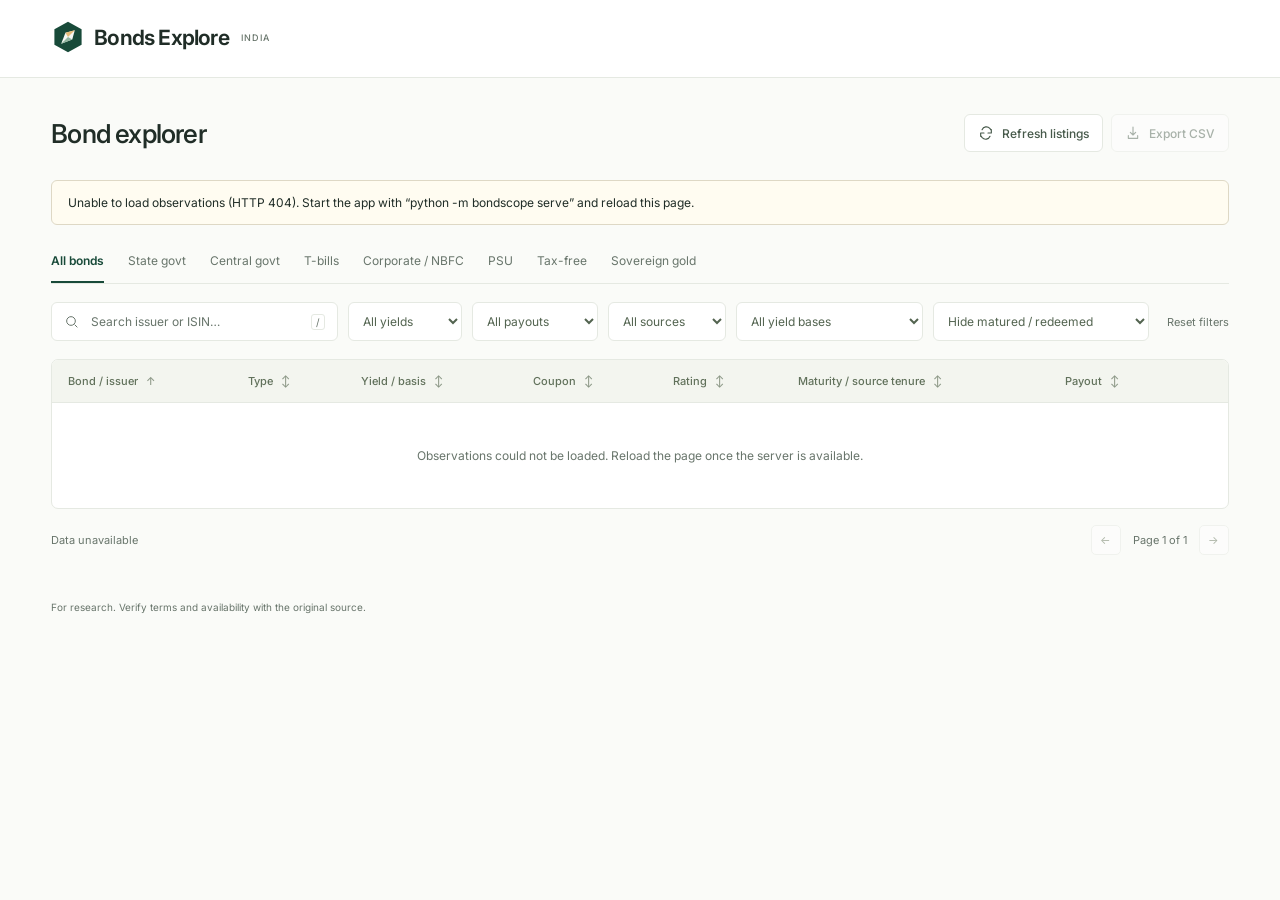
==== commit 93b941e0: "Rebrand as Bonds Explore and remove static refresh control" ====
--- a/web/index.html
+++ b/web/index.html
@@ -5,18 +5,18 @@
   <meta name="viewport" content="width=device-width, initial-scale=1">
   <meta name="theme-color" content="#143c30">
   <meta name="description" content="Search and compare Indian bonds by issuer, yield, rating and maturity.">
-  <title>BondScope — Bond explorer</title>
-  <link rel="icon" href="./favicon.svg" type="image/svg+xml">
+  <title>Bonds Explore — Indian bonds</title>
+  <link rel="icon" href="./favicon.svg?v=2" type="image/svg+xml">
   <link rel="preconnect" href="https://fonts.googleapis.com">
   <link rel="preconnect" href="https://fonts.gstatic.com" crossorigin>
   <link rel="stylesheet" href="https://fonts.googleapis.com/css2?family=Inter:wght@100..900&display=swap">
   <link rel="stylesheet" href="./styles.css?v=2">
-  <script src="./app.js?v=2" defer></script>
+  <script src="./app.js?v=4" defer></script>
 </head>
 <body>
   <a class="skip" href="#explorer">Skip to bond table</a>
   <header class="topbar">
-    <a class="brand" href="./" aria-label="BondScope home"><img src="./favicon.svg" alt="" width="34" height="34">BondScope<span class="country">INDIA</span></a>
+    <a class="brand" href="./" aria-label="Bonds Explore home"><img src="./favicon.svg?v=2" alt="" width="34" height="34">Bonds Explore<span class="country">INDIA</span></a>
   </header>
 
   <main>
@@ -24,7 +24,9 @@
       <div class="section-title">
         <h1 id="explorer-title">Bond explorer</h1>
         <div class="actions">
+          <!-- live-refresh:start -->
           <button class="button secondary" id="refresh"><svg viewBox="0 0 24 24" aria-hidden="true"><path d="M20 7v5h-5M4 17v-5h5M6.1 7a7 7 0 0 1 11.6-2L20 8M4 16l2.3 3A7 7 0 0 0 18 17"/></svg><span>Refresh listings</span></button>
+          <!-- live-refresh:end -->
           <button id="export" class="button secondary"><svg viewBox="0 0 24 24" aria-hidden="true"><path d="M12 3v12m-4-4 4 4 4-4M5 16v4h14v-4"/></svg>Export CSV</button>
         </div>
       </div>
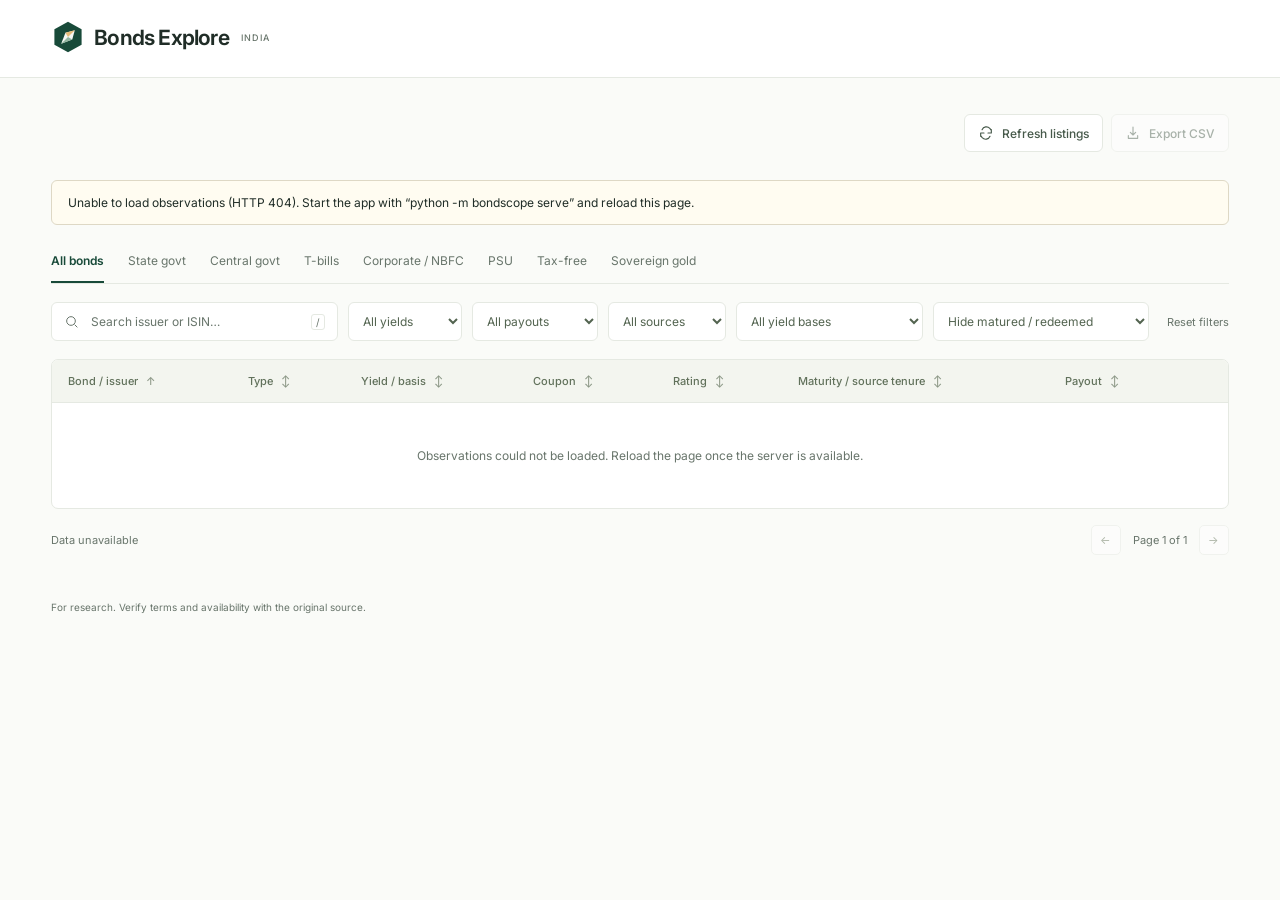
==== commit ff6ae786: "Remove redundant visible explorer heading" ====
--- a/web/index.html
+++ b/web/index.html
@@ -22,7 +22,7 @@
   <main>
     <section id="explorer" class="explorer" aria-labelledby="explorer-title">
       <div class="section-title">
-        <h1 id="explorer-title">Bond explorer</h1>
+        <h1 id="explorer-title" class="sr-only">Bond explorer</h1>
         <div class="actions">
           <!-- live-refresh:start -->
           <button class="button secondary" id="refresh"><svg viewBox="0 0 24 24" aria-hidden="true"><path d="M20 7v5h-5M4 17v-5h5M6.1 7a7 7 0 0 1 11.6-2L20 8M4 16l2.3 3A7 7 0 0 0 18 17"/></svg><span>Refresh listings</span></button>
--- a/web/styles.css
+++ b/web/styles.css
@@ -20,7 +20,7 @@
 .brand { display: inline-flex; align-items: center; gap: 9px; font-size: 21px; font-weight: 650; letter-spacing: -.8px; }
 .country { font-size: 9px; font-weight: 500; letter-spacing: 1px; color: var(--muted); margin-left: 3px; }
 main { max-width: 1480px; margin: 0 auto; padding: 36px 4% 0; }
-.section-title { display: flex; align-items: center; justify-content: space-between; gap: 16px; margin-bottom: 28px; }
+.section-title { display: flex; align-items: center; justify-content: flex-end; gap: 16px; margin-bottom: 28px; }
 h1 { font-size: 26px; font-weight: 550; letter-spacing: -.8px; margin: 0; }
 h2 { font-size: 22px; font-weight: 550; letter-spacing: -.5px; margin: 0; }
 .actions { display: flex; gap: 8px; }
